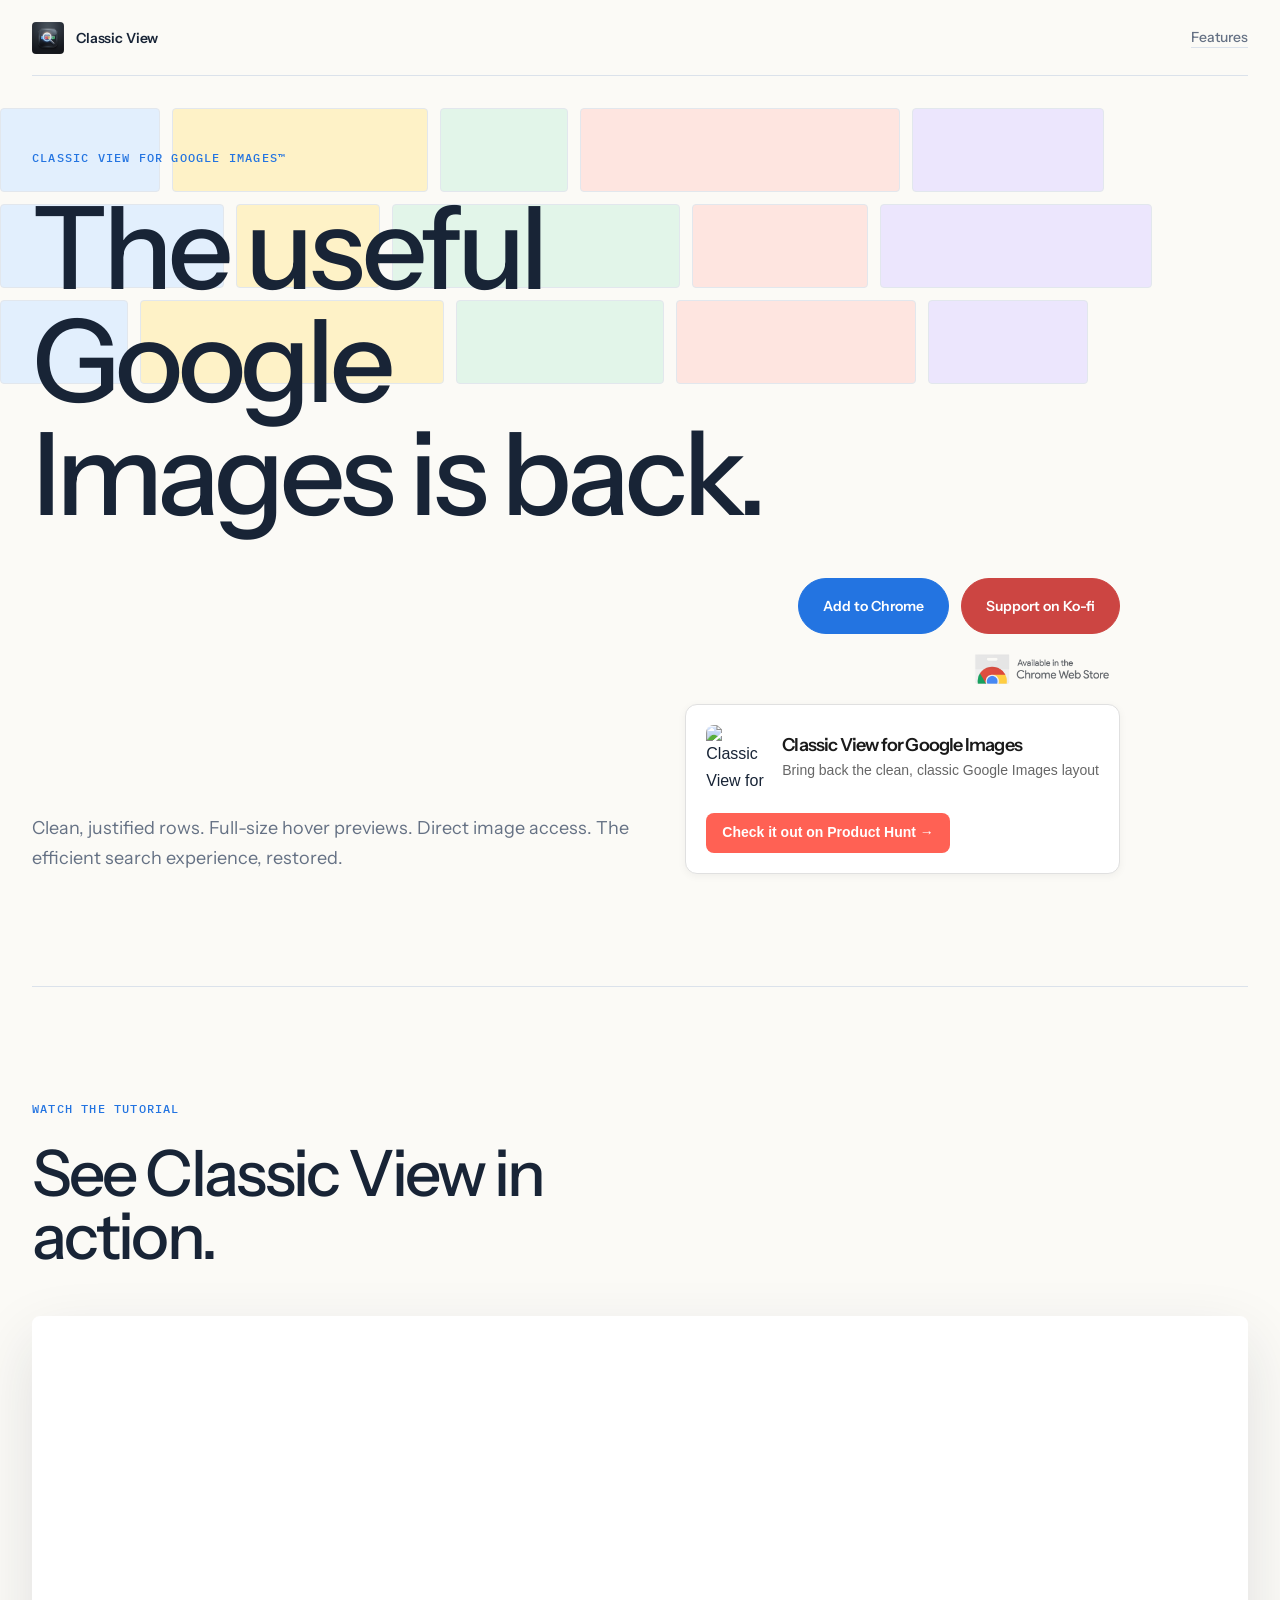
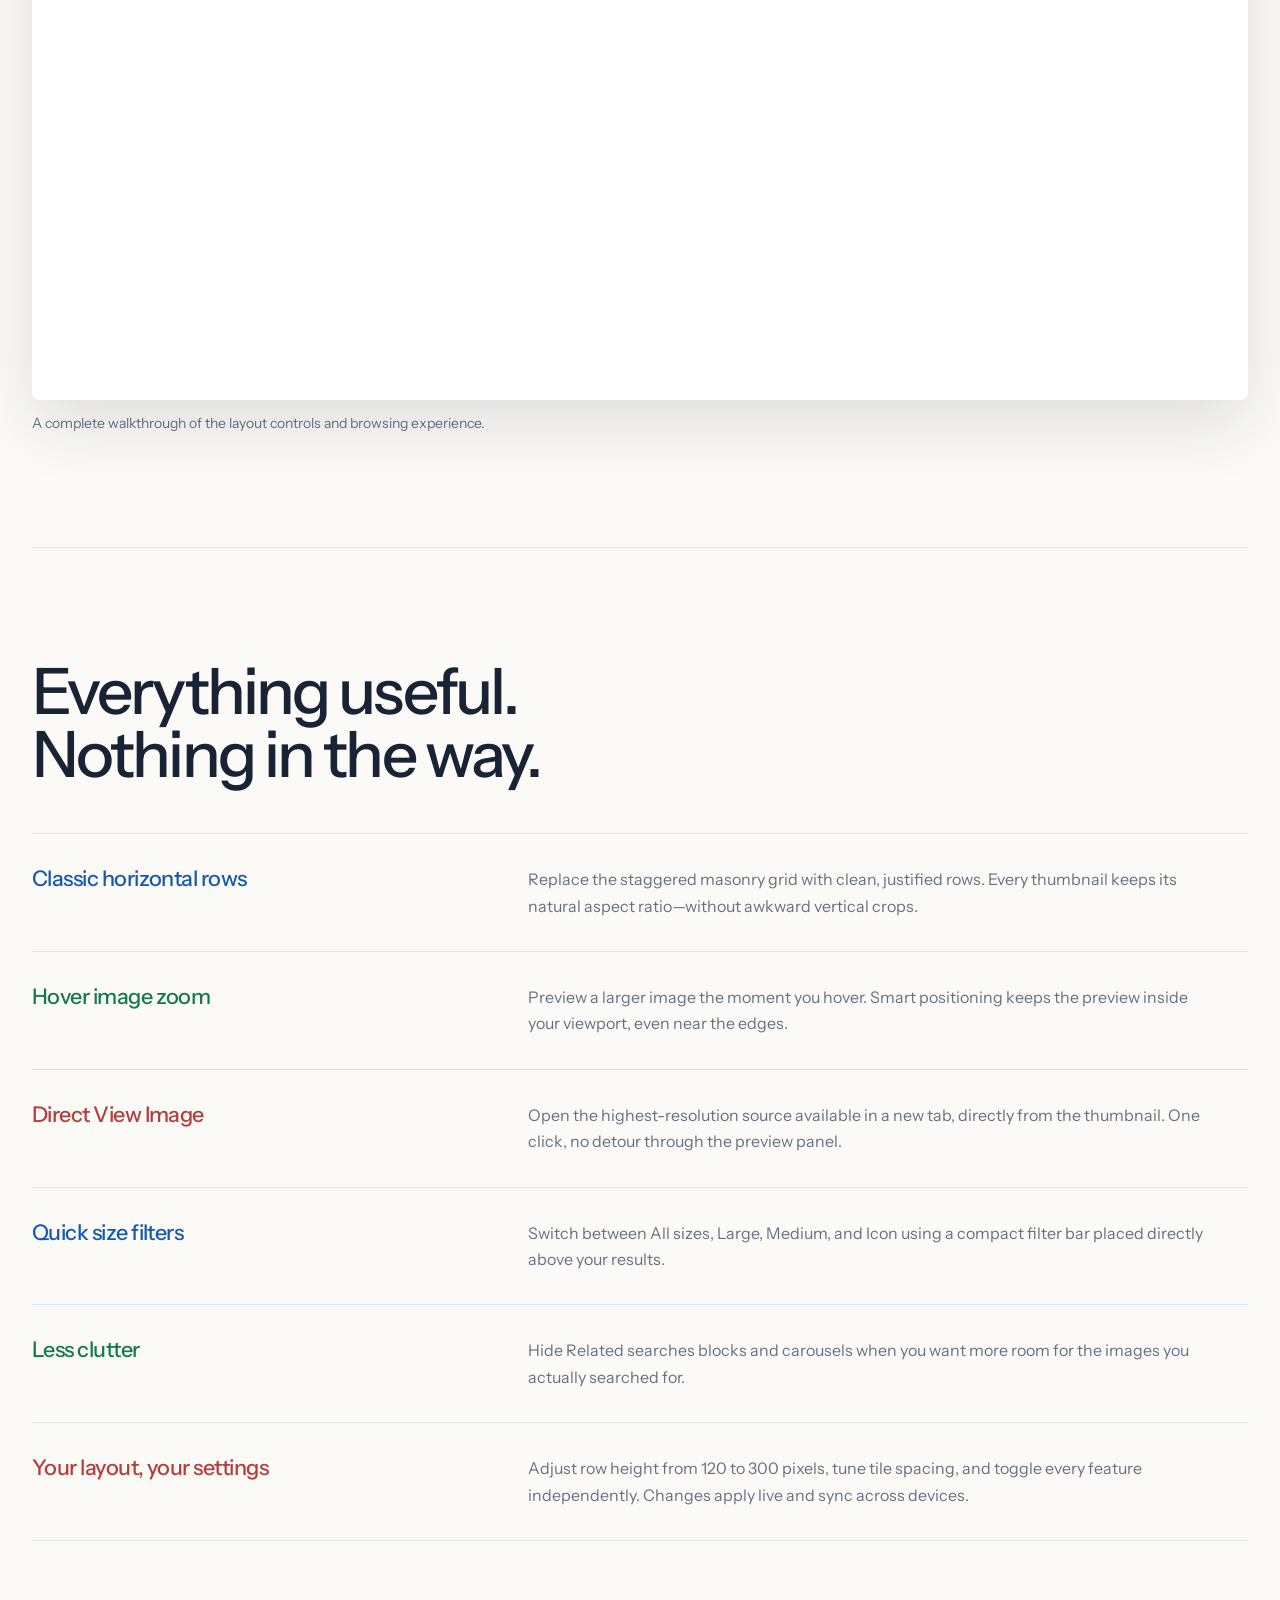
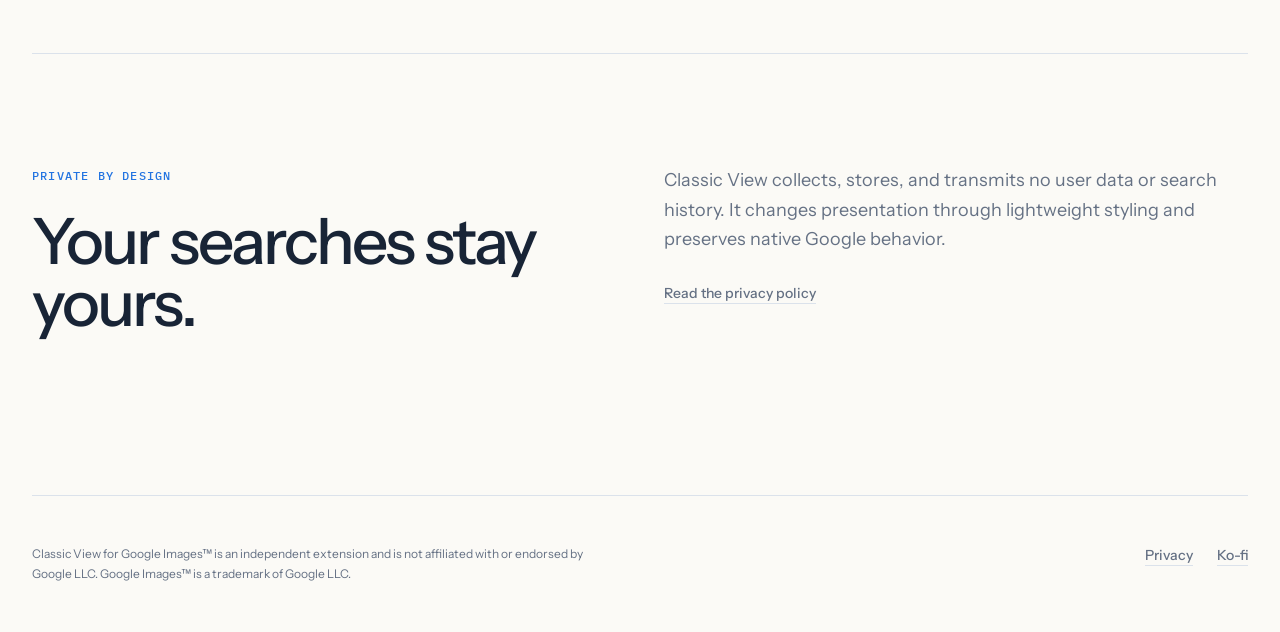
==== index.html @ 85e70ae1 "Initial open source release" ====
<!doctype html>
<html lang="en">
  <head>
    <meta charset="utf-8">
    <meta name="viewport" content="width=device-width, initial-scale=1, viewport-fit=cover">
    <meta name="theme-color" content="#fbfaf6">
    <meta name="description" content="Restore the classic Google Images layout with clean horizontal rows, hover zoom, direct image access, size filters, and less clutter.">
    <meta name="robots" content="index, follow, max-image-preview:large">
    <title>Classic Google Images Layout — Classic View Extension</title>
    <link rel="canonical" href="https://images.hsr.gg/">
    <link rel="icon" href="./icon48.png">
    <link rel="stylesheet" href="./premium.css">

    <meta property="og:type" content="website">
    <meta property="og:site_name" content="Classic View for Google Images">
    <meta property="og:title" content="Classic Google Images Layout — Classic View Extension">
    <meta property="og:description" content="Restore clean horizontal rows, hover zoom, direct image access, size filters, and a calmer Google Images experience.">
    <meta property="og:url" content="https://images.hsr.gg/">
    <meta property="og:image" content="https://images.hsr.gg/classic-view-bridges.png">
    <meta property="og:image:width" content="1256">
    <meta property="og:image:height" content="769">
    <meta property="og:image:alt" content="Classic View extension displaying Google Images results in clean horizontal rows">

    <meta name="twitter:card" content="summary_large_image">
    <meta name="twitter:title" content="Classic Google Images Layout — Classic View Extension">
    <meta name="twitter:description" content="Restore clean horizontal rows, hover zoom, direct image access, size filters, and a calmer Google Images experience.">
    <meta name="twitter:image" content="https://images.hsr.gg/classic-view-bridges.png">
    <meta name="twitter:image:alt" content="Classic View extension displaying Google Images results in clean horizontal rows">

    <script type="application/ld+json">
      {
        "@context": "https://schema.org",
        "@type": "SoftwareApplication",
        "name": "Classic View for Google Images",
        "description": "A Chrome extension that restores the classic horizontal row layout in Google Images and adds hover zoom, direct image access, size filters, and clutter controls.",
        "url": "https://images.hsr.gg/",
        "downloadUrl": "https://chromewebstore.google.com/detail/classic-view-for-google-i/ncljfdlnfncafnmcfbdkobjdpfiodfcg",
        "image": "https://images.hsr.gg/classic-view-bridges.png",
        "applicationCategory": "BrowserApplication",
        "operatingSystem": "Google Chrome",
        "softwareVersion": "0.4.0",
        "offers": {
          "@type": "Offer",
          "price": "0",
          "priceCurrency": "USD"
        },
        "featureList": [
          "Classic horizontal image rows",
          "Hover image zoom",
          "Direct View Image button",
          "Quick image size filters",
          "Related searches controls",
          "Synchronized layout preferences"
        ]
      }
    </script>
  </head>
  <body>
    <header class="shell">
      <nav class="nav" aria-label="Primary navigation">
        <a class="brand" href="#top" aria-label="Classic View home">
          <img src="./icon128.png" width="128" height="128" alt="">
          <span>Classic View</span>
        </a>
        <a class="nav-link" href="#features">Features</a>
      </nav>
    </header>

    <main id="top">
      <section class="hero shell" aria-labelledby="hero-title">
        <div class="row-field" aria-hidden="true">
          <div class="row-track">
            <span style="--tile-width: 10rem"></span><span style="--tile-width: 16rem"></span><span style="--tile-width: 8rem"></span><span style="--tile-width: 20rem"></span><span style="--tile-width: 12rem"></span>
          </div>
          <div class="row-track">
            <span style="--tile-width: 14rem"></span><span style="--tile-width: 9rem"></span><span style="--tile-width: 18rem"></span><span style="--tile-width: 11rem"></span><span style="--tile-width: 17rem"></span>
          </div>
          <div class="row-track">
            <span style="--tile-width: 8rem"></span><span style="--tile-width: 19rem"></span><span style="--tile-width: 13rem"></span><span style="--tile-width: 15rem"></span><span style="--tile-width: 10rem"></span>
          </div>
        </div>
        <div class="hero-content">
          <p class="eyebrow">Classic View for Google Images™</p>
          <h1 id="hero-title">The useful Google Images is back.</h1>
          <div class="hero-bottom">
            <p class="hero-copy">
              Clean, justified rows. Full-size hover previews. Direct image
              access. The efficient search experience, restored.
            </p>
            <div class="cta-stack">
              <div class="actions">
                <a class="button" href="https://chromewebstore.google.com/detail/classic-view-for-google-i/ncljfdlnfncafnmcfbdkobjdpfiodfcg" target="_blank" rel="noopener noreferrer">Add to Chrome</a>
                <a class="support-button" href="https://ko-fi.com/hsr" target="_blank" rel="noopener noreferrer">Support on Ko-fi</a>
              </div>
              <a class="store-proof" href="https://chromewebstore.google.com/detail/classic-view-for-google-i/ncljfdlnfncafnmcfbdkobjdpfiodfcg" target="_blank" rel="noopener noreferrer" aria-label="View the official Chrome Web Store listing">
                <img src="./chrome-web-store-badge.png" width="496" height="150" alt="Available in the Chrome Web Store">
              </a>
              <div style="font-family: -apple-system, BlinkMacSystemFont, &quot;Segoe UI&quot;, Roboto, &quot;Helvetica Neue&quot;, Arial, sans-serif; border: 1px solid rgb(224, 224, 224); border-radius: 12px; padding: 20px; width: 100%; max-width: 500px; background: rgb(255, 255, 255); box-shadow: rgba(0, 0, 0, 0.05) 0px 2px 8px;">
                <div style="display: flex; align-items: center; gap: 12px; margin-bottom: 12px;">
                  <img alt="Classic View for Google Images" src="https://ph-files.imgix.net/68f49716-c8b1-48f5-b241-f380e076f8ee.png?auto=compress,format&amp;codec=mozjpeg&amp;cs=strip&amp;fit=crop&amp;h=80&amp;w=80" width="64" height="64" style="width: 64px; height: 64px; border-radius: 8px; object-fit: cover; flex-shrink: 0;">
                  <div style="flex: 1 1 0%; min-width: 0px;">
                    <h3 style="margin: 0px; font-size: 18px; font-weight: 600; color: rgb(26, 26, 26); line-height: 1.3; overflow: hidden; text-overflow: ellipsis; white-space: nowrap;">Classic View for Google Images</h3>
                    <p style="margin: 4px 0px 0px; font-size: 14px; color: rgb(102, 102, 102); line-height: 1.4; overflow: hidden; text-overflow: ellipsis; display: -webkit-box; -webkit-line-clamp: 2; -webkit-box-orient: vertical;">Bring back the clean, classic Google Images layout</p>
                  </div>
                </div>
                <a href="https://www.producthunt.com/products/classic-view-for-google-images?embed=true&amp;utm_source=embed&amp;utm_medium=post_embed" target="_blank" rel="noopener noreferrer" style="display: inline-flex; align-items: center; gap: 4px; margin-top: 12px; padding: 8px 16px; background: rgb(255, 97, 84); color: rgb(255, 255, 255); text-decoration: none; border-radius: 8px; font-size: 14px; font-weight: 600;">Check it out on Product Hunt →</a>
              </div>
            </div>
          </div>
        </div>
      </section>

      <section class="gallery shell" id="gallery" aria-labelledby="gallery-title">
        <div class="gallery-head">
          <div>
            <p class="eyebrow">Watch the tutorial</p>
            <h2 id="gallery-title">See Classic View in action.</h2>
          </div>
        </div>

        <div class="video-frame">
          <iframe
            src="https://www.youtube-nocookie.com/embed/mzUMqizpvDU"
            title="How to use Classic View for Google Images"
            loading="lazy"
            allow="accelerometer; autoplay; clipboard-write; encrypted-media; gyroscope; picture-in-picture; web-share"
            referrerpolicy="strict-origin-when-cross-origin"
            allowfullscreen
          ></iframe>
        </div>
        <p class="video-caption">A complete walkthrough of the layout controls and browsing experience.</p>
      </section>

      <section class="section shell" id="features" aria-labelledby="features-title">
        <h2 class="section-heading" id="features-title">Everything useful. Nothing in the way.</h2>
        <div class="feature-list">
          <article class="feature">
            <h3>Classic horizontal rows</h3>
            <p>Replace the staggered masonry grid with clean, justified rows. Every thumbnail keeps its natural aspect ratio—without awkward vertical crops.</p>
          </article>
          <article class="feature">
            <h3>Hover image zoom</h3>
            <p>Preview a larger image the moment you hover. Smart positioning keeps the preview inside your viewport, even near the edges.</p>
          </article>
          <article class="feature">
            <h3>Direct View Image</h3>
            <p>Open the highest-resolution source available in a new tab, directly from the thumbnail. One click, no detour through the preview panel.</p>
          </article>
          <article class="feature">
            <h3>Quick size filters</h3>
            <p>Switch between All sizes, Large, Medium, and Icon using a compact filter bar placed directly above your results.</p>
          </article>
          <article class="feature">
            <h3>Less clutter</h3>
            <p>Hide Related searches blocks and carousels when you want more room for the images you actually searched for.</p>
          </article>
          <article class="feature">
            <h3>Your layout, your settings</h3>
            <p>Adjust row height from 120 to 300 pixels, tune tile spacing, and toggle every feature independently. Changes apply live and sync across devices.</p>
          </article>
        </div>
      </section>

      <section class="section shell quiet-grid" aria-labelledby="privacy-title">
        <div>
          <p class="eyebrow">Private by design</p>
          <h2 class="section-heading" id="privacy-title">Your searches stay yours.</h2>
        </div>
        <div>
          <p class="privacy-copy">
            Classic View collects, stores, and transmits no user data or search
            history. It changes presentation through lightweight styling and
            preserves native Google behavior.
          </p>
          <a class="text-link" href="./privacy.html">Read the privacy policy</a>
        </div>
      </section>

    </main>

    <footer class="footer shell">
      <p>Classic View for Google Images™ is an independent extension and is not affiliated with or endorsed by Google LLC. Google Images™ is a trademark of Google LLC.</p>
      <div class="footer-links">
        <a class="text-link" href="./privacy.html">Privacy</a>
        <a class="text-link" href="https://ko-fi.com/hsr" target="_blank" rel="noopener noreferrer">Ko-fi</a>
      </div>
    </footer>
  </body>
</html>
---- premium.css ----
/* Hallmark · genre: modern-minimal · macrostructure: kinetic-marquee + product index
 * theme: Friendly Chrome · design-system: design.md · designed-as-app
 * nav: N9 · footer: Ft2 · enrichment: Tier-A semantic row field
 * contrast: pass · honest: pass · chrome: pass · mobile: pass
 * Hallmark · pre-emit critique: P5 H5 E5 S5 R5 V5
 */

@import url("https://fonts.googleapis.com/css2?family=IBM+Plex+Mono:wght@400;500&family=Instrument+Sans:wght@400..700&display=swap");
@import url("./tokens.css");

* {
  box-sizing: border-box;
}

html,
body {
  overflow-x: clip;
}

html {
  scroll-behavior: smooth;
  background: var(--color-paper);
}

body {
  margin: 0;
  background: var(--color-paper);
  color: var(--color-ink);
  font-family: var(--font-body);
  font-size: var(--text-base);
  line-height: 1.65;
  -webkit-font-smoothing: antialiased;
}

img {
  display: block;
  max-width: 100%;
}

a {
  color: inherit;
}

button,
a {
  -webkit-tap-highlight-color: transparent;
}

:focus-visible {
  outline: 2px solid var(--color-accent);
  outline-offset: 4px;
}

.shell {
  width: min(100% - 2rem, 78rem);
  margin-inline: auto;
}

.nav {
  display: flex;
  align-items: center;
  justify-content: space-between;
  min-height: 4.75rem;
  border-bottom: var(--rule-thin) solid var(--color-rule);
}

.brand {
  display: inline-flex;
  align-items: center;
  gap: var(--space-3);
  color: var(--color-ink);
  font-size: var(--text-sm);
  font-weight: 600;
  letter-spacing: -0.01em;
  line-height: 1;
  text-decoration: none;
  white-space: nowrap;
}

.brand img {
  width: 2rem;
  height: 2rem;
  border-radius: var(--radius-sm);
}

.nav-link,
.text-link {
  color: var(--color-muted);
  font-size: var(--text-sm);
  font-weight: 500;
  text-decoration-color: var(--color-rule);
  text-decoration-thickness: var(--rule-thin);
  text-underline-offset: 0.35em;
  white-space: nowrap;
  transition: color var(--dur-fast) var(--ease-out);
}

.hero {
  position: relative;
  display: grid;
  min-height: min(48rem, 82svh);
  align-content: end;
  padding-block: var(--space-8) var(--space-9);
  isolation: isolate;
}

.hero-content {
  position: relative;
  z-index: 1;
  max-width: 68rem;
}

.eyebrow {
  margin: 0 0 var(--space-5);
  color: var(--color-accent);
  font-family: var(--font-mono);
  font-size: var(--text-xs);
  font-weight: 500;
  letter-spacing: 0.1em;
  text-transform: uppercase;
}

h1,
h2,
h3 {
  min-width: 0;
  margin-block: 0;
  font-family: var(--font-display);
  font-style: normal;
  letter-spacing: -0.045em;
  line-height: 0.98;
  overflow-wrap: anywhere;
}

h1 {
  max-width: 9.5ch;
  font-size: var(--text-display);
  font-weight: 500;
}

.hero-bottom {
  display: grid;
  gap: var(--space-6);
  margin-top: var(--space-7);
}

.hero-copy {
  max-width: 54ch;
  margin: 0;
  color: var(--color-muted);
  font-size: var(--text-lg);
}

.actions {
  display: flex;
  flex-wrap: wrap;
  align-items: center;
  gap: var(--space-3);
}

.cta-stack {
  display: grid;
  gap: var(--space-3);
  justify-items: start;
}

.button,
.support-button {
  display: inline-flex;
  min-height: 3.5rem;
  align-items: center;
  justify-content: center;
  padding-inline: var(--space-5);
  border: var(--rule-thin) solid var(--color-ink);
  border-radius: 999rem;
  font-size: var(--text-sm);
  font-weight: 600;
  line-height: 1;
  text-decoration: none;
  white-space: nowrap;
  transition:
    background-color var(--dur-fast) var(--ease-out),
    border-color var(--dur-fast) var(--ease-out),
    color var(--dur-fast) var(--ease-out),
    transform var(--dur-fast) var(--ease-out);
}

.button {
  border-color: var(--color-accent);
  background: var(--color-accent);
  color: var(--color-on-accent);
}

.support-button {
  border-color: var(--color-support);
  background: var(--color-support);
  color: var(--color-on-accent);
}

.store-proof {
  display: inline-flex;
  width: 9.5rem;
  align-items: center;
  line-height: 1;
  text-decoration: none;
}

.store-proof img {
  width: 100%;
  height: auto;
}

.button:active,
.support-button:active {
  transform: translateY(1px);
}

.button[aria-disabled="true"],
.support-button[aria-disabled="true"] {
  cursor: not-allowed;
  opacity: 0.5;
}

.row-field {
  position: absolute;
  z-index: -1;
  inset: var(--space-6) calc(50% - 50vw) auto;
  display: grid;
  gap: var(--space-3);
  opacity: 0.78;
  overflow: clip;
  pointer-events: none;
}

.row-track {
  display: flex;
  width: max-content;
  gap: var(--space-3);
  animation: row-drift 32s linear infinite;
}

.row-track:nth-child(even) {
  animation-direction: reverse;
  animation-duration: 40s;
}

.row-track span {
  display: block;
  width: var(--tile-width);
  height: 4.25rem;
  border: var(--rule-thin) solid var(--color-rule);
  border-radius: var(--radius-sm);
  background: var(--color-tile-1);
}

.row-track span:nth-child(6n + 2) { background: var(--color-tile-2); }
.row-track span:nth-child(6n + 3) { background: var(--color-tile-3); }
.row-track span:nth-child(6n + 4) { background: var(--color-tile-4); }
.row-track span:nth-child(6n + 5) { background: var(--color-tile-5); }
.row-track span:nth-child(6n + 6) { background: var(--color-tile-6); }

@keyframes row-drift {
  from { transform: translateX(-4rem); }
  to { transform: translateX(-18rem); }
}

.gallery,
.section {
  padding-block: var(--space-9);
  border-top: var(--rule-thin) solid var(--color-rule);
}

.gallery-head {
  display: grid;
  gap: var(--space-5);
  margin-bottom: var(--space-7);
}

.gallery-head h2,
.section-heading {
  max-width: 15ch;
  font-size: clamp(2.4rem, 5vw, 5rem);
  font-weight: 500;
}

.video-frame {
  position: relative;
  aspect-ratio: 16 / 9;
  overflow: clip;
  border: var(--space-2) solid var(--color-surface);
  border-radius: var(--radius-md);
  background: var(--color-surface);
  box-shadow: 0 1.5rem 4rem var(--color-shadow);
}

.video-frame iframe {
  position: absolute;
  inset: 0;
  width: 100%;
  height: 100%;
  border: 0;
}

.video-caption {
  max-width: 65ch;
  margin: var(--space-3) 0 0;
  color: var(--color-muted);
  font-size: var(--text-sm);
}

.section-heading {
  margin-bottom: var(--space-7);
}

.feature-list {
  display: grid;
  border-top: var(--rule-thin) solid var(--color-rule);
}

.feature {
  display: grid;
  gap: var(--space-4);
  padding-block: var(--space-6);
  border-bottom: var(--rule-thin) solid var(--color-rule);
}

.feature h2,
.feature h3 {
  font-size: var(--text-xl);
  font-weight: 500;
  letter-spacing: -0.025em;
  line-height: 1.15;
}

.feature:nth-child(3n + 1) h2,
.feature:nth-child(3n + 1) h3 {
  color: var(--color-accent-dark);
}

.feature:nth-child(3n + 2) h2,
.feature:nth-child(3n + 2) h3 {
  color: var(--color-green-ink);
}

.feature:nth-child(3n + 3) h2,
.feature:nth-child(3n + 3) h3 {
  color: var(--color-coral-ink);
}

.feature p,
.feature div {
  max-width: 62ch;
  margin: 0;
  color: var(--color-muted);
}

.feature div p + p {
  margin-top: var(--space-4);
}

code {
  color: var(--color-accent);
  font-family: var(--font-mono);
  font-size: 0.9em;
}

.quiet-grid {
  display: grid;
  gap: var(--space-7);
}

.privacy-copy {
  max-width: 55ch;
  margin: 0 0 var(--space-5);
  color: var(--color-muted);
  font-size: var(--text-lg);
}

.footer {
  display: flex;
  flex-direction: column;
  gap: var(--space-5);
  padding-block: var(--space-7);
  border-top: var(--rule-thin) solid var(--color-rule);
  color: var(--color-muted);
  font-size: var(--text-xs);
}

.footer p {
  max-width: 70ch;
  margin: 0;
}

.footer-links {
  display: flex;
  align-items: center;
  gap: var(--space-5);
}

.legal-hero {
  min-height: 30rem;
}

@media (hover: hover) and (pointer: fine) {
  .nav-link:hover,
  .text-link:hover {
    color: var(--color-ink);
  }

  .button:hover {
    background: var(--color-accent-dark);
    border-color: var(--color-accent-dark);
    color: var(--color-on-accent);
  }

  .support-button:hover {
    border-color: var(--color-support-dark);
    background: var(--color-support-dark);
    color: var(--color-on-accent);
  }

}

@media (min-width: 40rem) {
  .shell {
    width: min(100% - 4rem, 78rem);
  }

  .hero-bottom {
    grid-template-columns: minmax(0, 1fr) auto;
    align-items: end;
  }

  .actions {
    justify-content: flex-end;
  }

  .cta-stack {
    justify-items: end;
  }

  .feature {
    grid-template-columns: minmax(12rem, 0.8fr) minmax(0, 1.2fr);
    align-items: start;
  }

  .quiet-grid {
    grid-template-columns: minmax(0, 1fr) minmax(0, 1fr);
    align-items: start;
  }

  .footer {
    flex-direction: row;
    align-items: flex-start;
    justify-content: space-between;
  }
}

@media (min-width: 64rem) {
  .row-track span {
    height: 5.25rem;
  }
}

@media (prefers-reduced-motion: reduce) {
  html {
    scroll-behavior: auto;
  }

  .row-track {
    animation: none;
  }

  *,
  *::before,
  *::after {
    transition-duration: 0.01ms !important;
  }
}
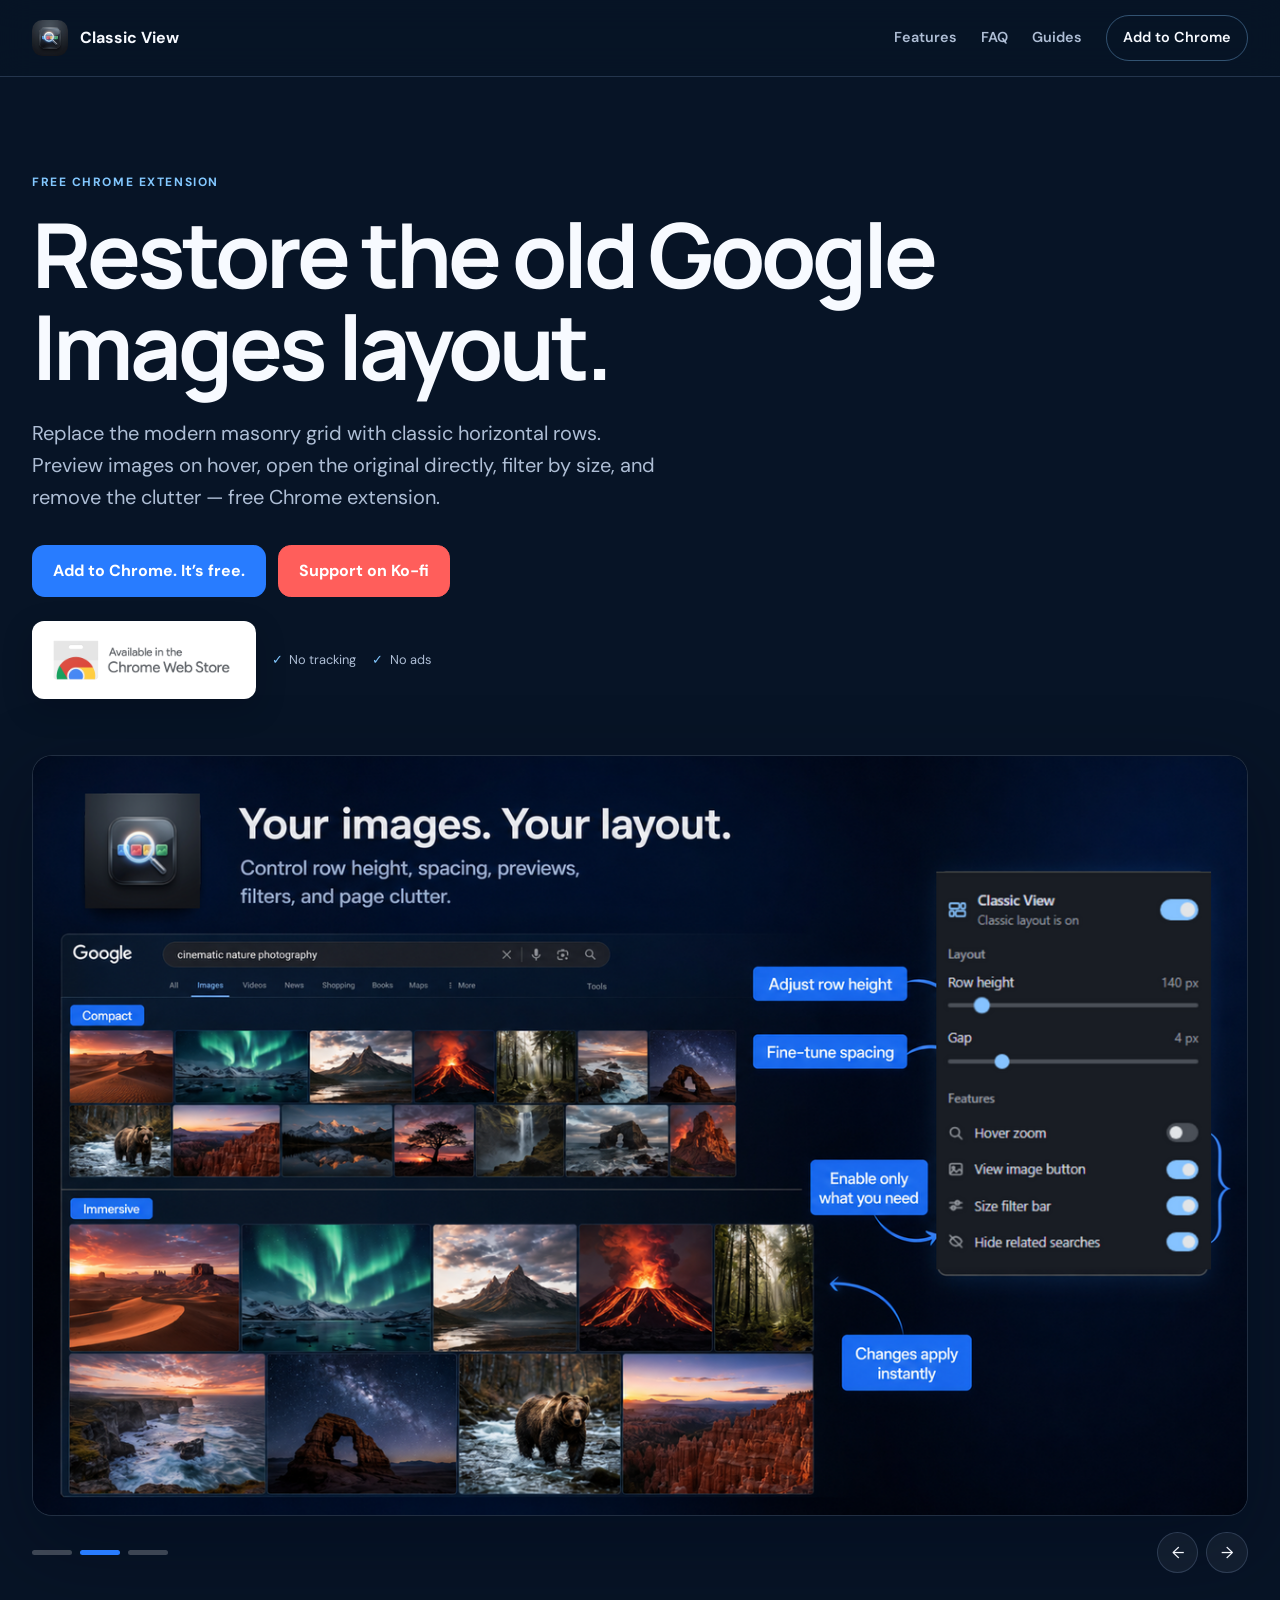
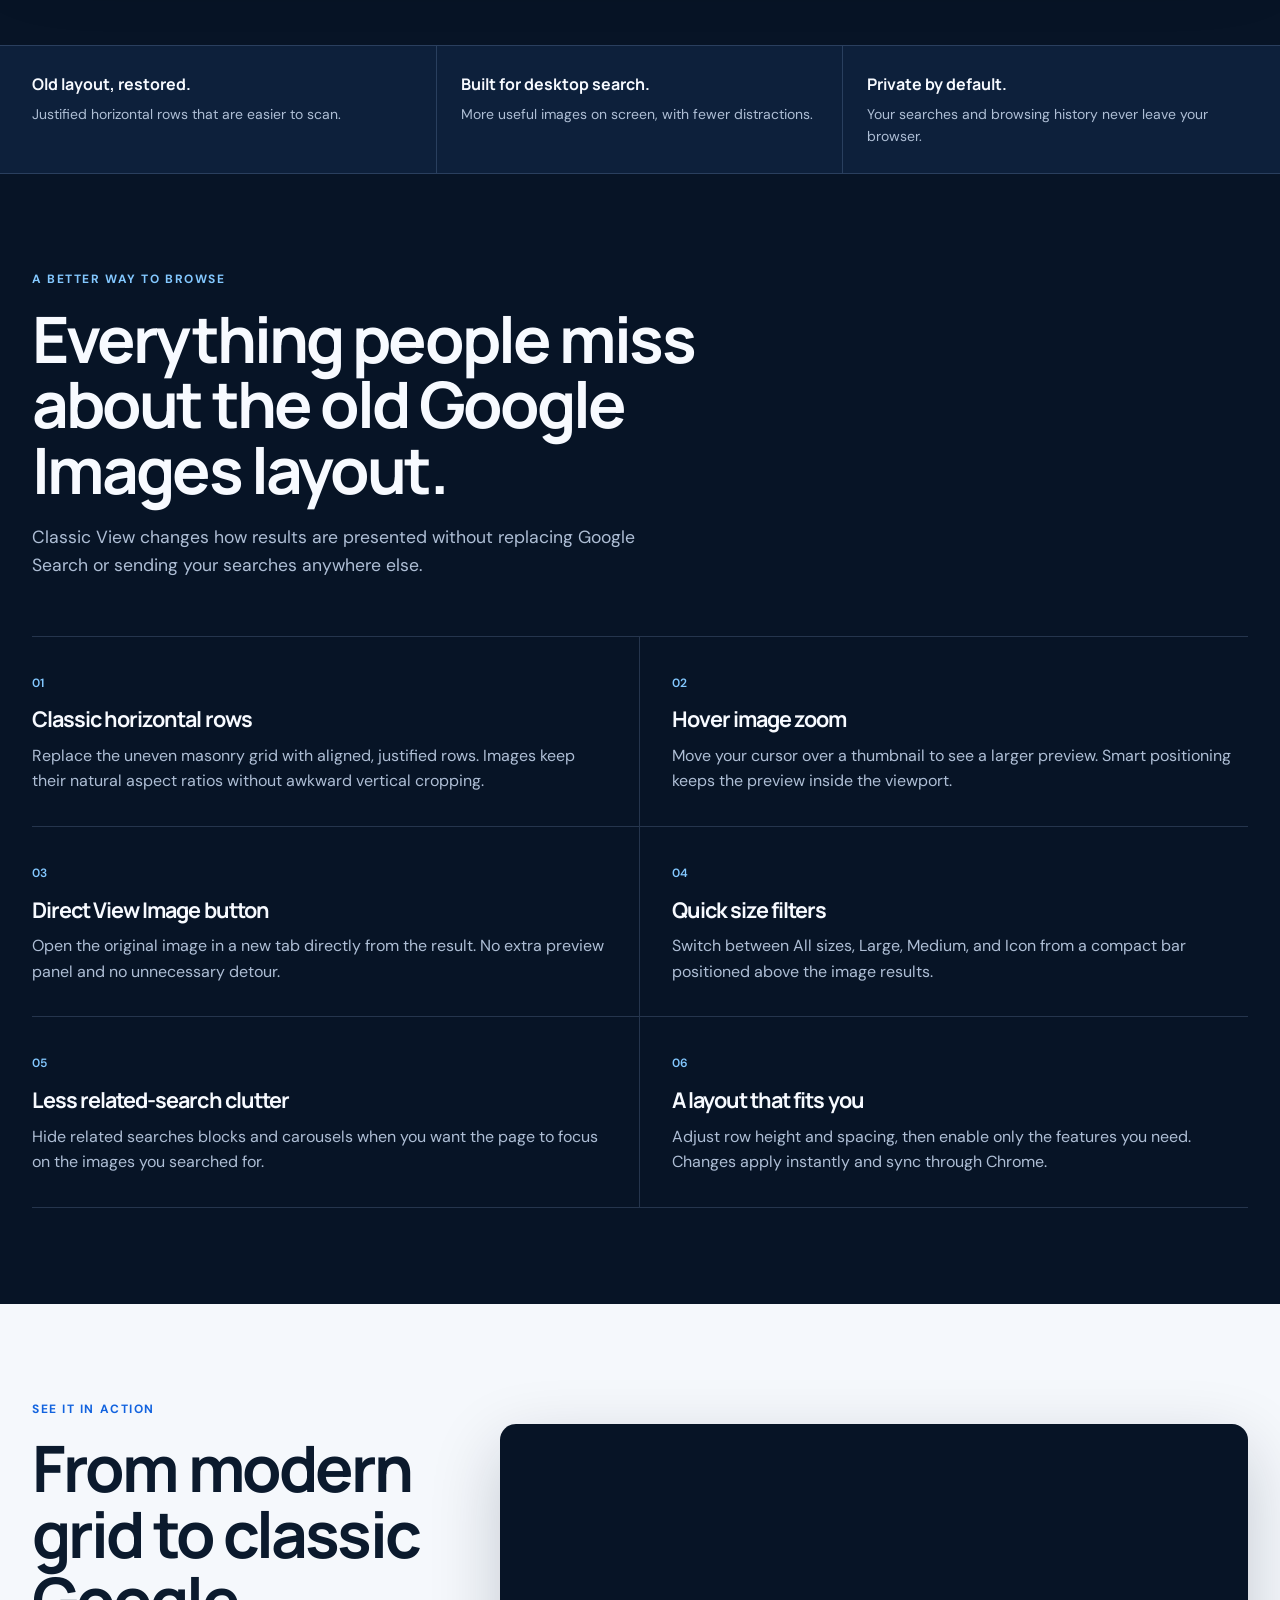
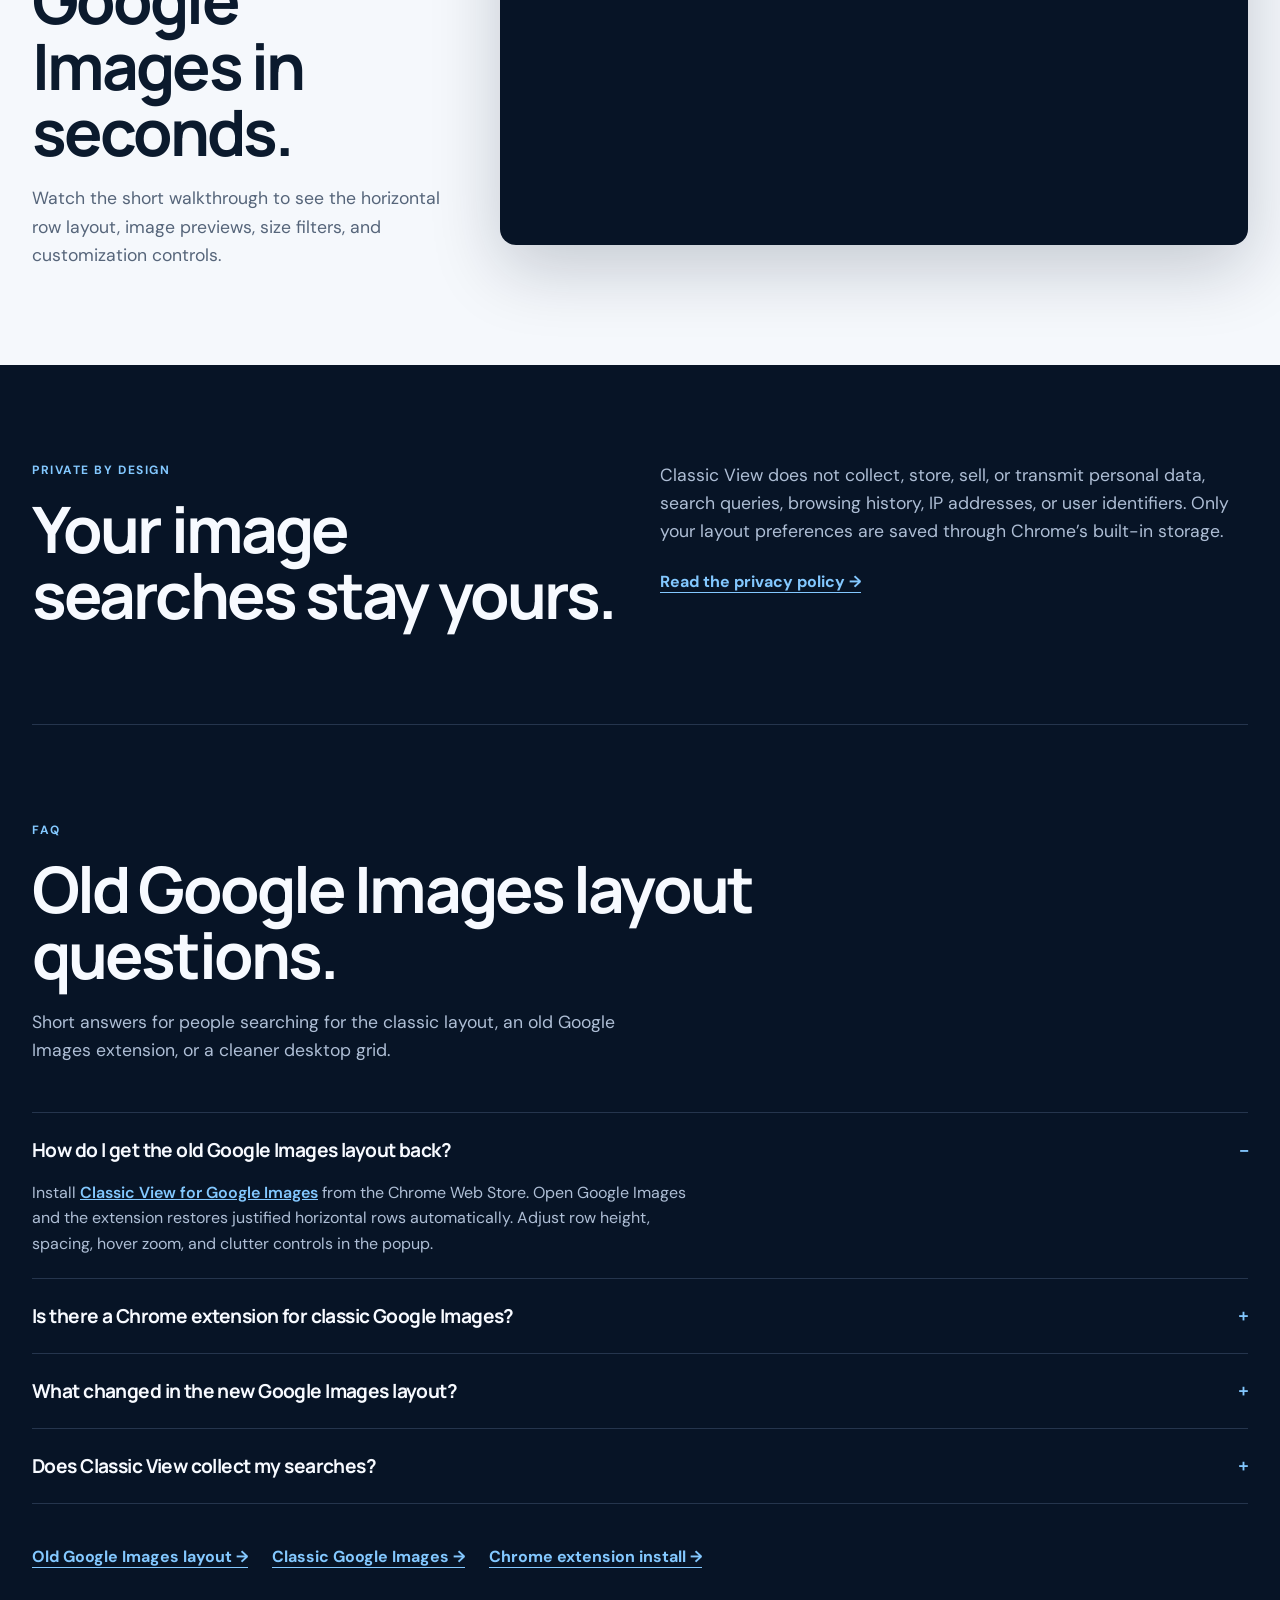
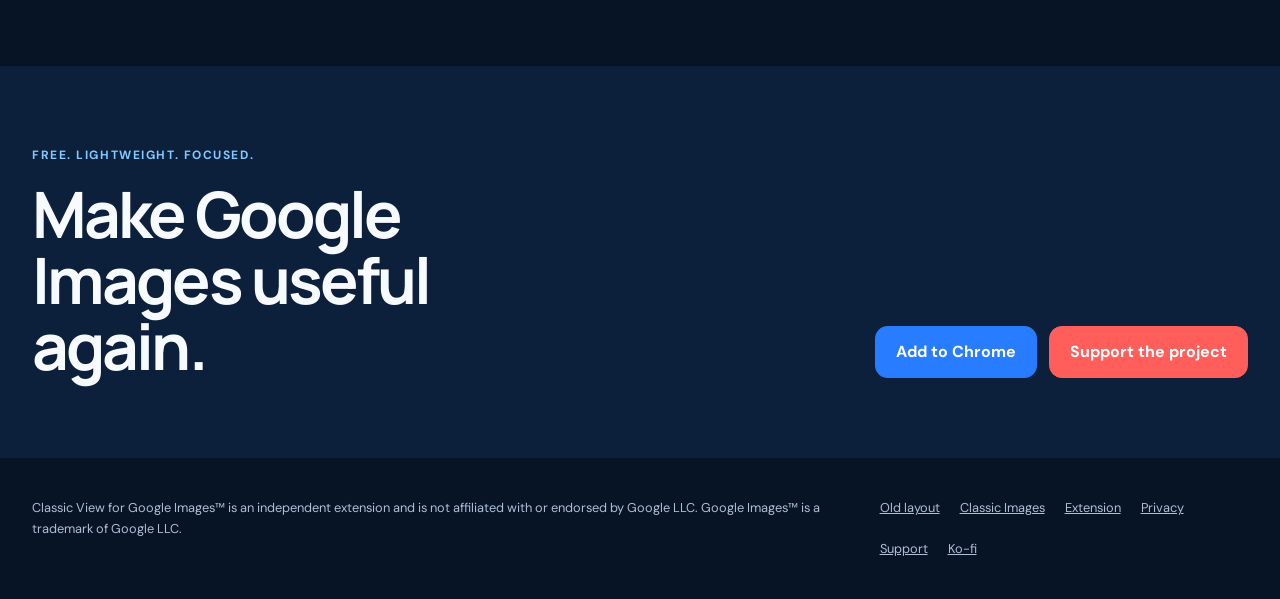
==== commit d2bcea76: "Improve landing SEO with CTR-focused snippets and guide pages. Restore the Netlify site in-repo, tig" ====
--- a/index.html
+++ b/index.html
@@ -2,188 +2,272 @@
 <html lang="en">
   <head>
     <meta charset="utf-8">
-    <meta name="viewport" content="width=device-width, initial-scale=1, viewport-fit=cover">
-    <meta name="theme-color" content="#fbfaf6">
-    <meta name="description" content="Restore the classic Google Images layout with clean horizontal rows, hover zoom, direct image access, size filters, and less clutter.">
+    <meta name="viewport" content="width=device-width, initial-scale=1">
+    <meta name="theme-color" content="#071426">
+    <meta name="description" content="Free Chrome extension that restores the old Google Images layout: classic horizontal rows, hover zoom, View Image button, size filters. No tracking.">
     <meta name="robots" content="index, follow, max-image-preview:large">
-    <title>Classic Google Images Layout — Classic View Extension</title>
+    <title>Old Google Images Layout – Chrome Extension | Classic View</title>
     <link rel="canonical" href="https://images.hsr.gg/">
     <link rel="icon" href="./icon48.png">
+    <link rel="preload" as="image" href="./hero-classic-layout.png" fetchpriority="high">
     <link rel="stylesheet" href="./premium.css">
 
     <meta property="og:type" content="website">
     <meta property="og:site_name" content="Classic View for Google Images">
-    <meta property="og:title" content="Classic Google Images Layout — Classic View Extension">
-    <meta property="og:description" content="Restore clean horizontal rows, hover zoom, direct image access, size filters, and a calmer Google Images experience.">
+    <meta property="og:title" content="Old Google Images Layout – Free Chrome Extension">
+    <meta property="og:description" content="Restore the old Google Images layout with classic horizontal rows, hover zoom, View Image, and less clutter. Free Chrome extension.">
     <meta property="og:url" content="https://images.hsr.gg/">
-    <meta property="og:image" content="https://images.hsr.gg/classic-view-bridges.png">
-    <meta property="og:image:width" content="1256">
-    <meta property="og:image:height" content="769">
-    <meta property="og:image:alt" content="Classic View extension displaying Google Images results in clean horizontal rows">
+    <meta property="og:image" content="https://images.hsr.gg/hero-classic-layout.png">
+    <meta property="og:image:width" content="1280">
+    <meta property="og:image:height" content="800">
+    <meta property="og:image:alt" content="Old Google Images layout restored with classic horizontal image rows">
 
     <meta name="twitter:card" content="summary_large_image">
-    <meta name="twitter:title" content="Classic Google Images Layout — Classic View Extension">
-    <meta name="twitter:description" content="Restore clean horizontal rows, hover zoom, direct image access, size filters, and a calmer Google Images experience.">
-    <meta name="twitter:image" content="https://images.hsr.gg/classic-view-bridges.png">
-    <meta name="twitter:image:alt" content="Classic View extension displaying Google Images results in clean horizontal rows">
+    <meta name="twitter:title" content="Old Google Images Layout – Free Chrome Extension">
+    <meta name="twitter:description" content="Restore the old Google Images layout with classic horizontal rows, hover zoom, View Image, and less clutter.">
+    <meta name="twitter:image" content="https://images.hsr.gg/hero-classic-layout.png">
 
     <script type="application/ld+json">
       {
         "@context": "https://schema.org",
-        "@type": "SoftwareApplication",
-        "name": "Classic View for Google Images",
-        "description": "A Chrome extension that restores the classic horizontal row layout in Google Images and adds hover zoom, direct image access, size filters, and clutter controls.",
-        "url": "https://images.hsr.gg/",
-        "downloadUrl": "https://chromewebstore.google.com/detail/classic-view-for-google-i/ncljfdlnfncafnmcfbdkobjdpfiodfcg",
-        "image": "https://images.hsr.gg/classic-view-bridges.png",
-        "applicationCategory": "BrowserApplication",
-        "operatingSystem": "Google Chrome",
-        "softwareVersion": "0.4.0",
-        "offers": {
-          "@type": "Offer",
-          "price": "0",
-          "priceCurrency": "USD"
-        },
-        "featureList": [
-          "Classic horizontal image rows",
-          "Hover image zoom",
-          "Direct View Image button",
-          "Quick image size filters",
-          "Related searches controls",
-          "Synchronized layout preferences"
+        "@graph": [
+          {
+            "@type": "SoftwareApplication",
+            "name": "Classic View for Google Images",
+            "alternateName": ["Classic View", "Old Google Images layout extension"],
+            "description": "A free Chrome extension that restores the old Google Images layout with classic justified horizontal rows, hover zoom, a direct View Image button, size filters, and clutter controls.",
+            "url": "https://images.hsr.gg/",
+            "downloadUrl": "https://chromewebstore.google.com/detail/classic-view-for-google-i/ncljfdlnfncafnmcfbdkobjdpfiodfcg",
+            "installUrl": "https://chromewebstore.google.com/detail/classic-view-for-google-i/ncljfdlnfncafnmcfbdkobjdpfiodfcg",
+            "image": "https://images.hsr.gg/hero-classic-layout.png",
+            "screenshot": [
+              "https://images.hsr.gg/hero-classic-layout.png",
+              "https://images.hsr.gg/hero-hover-zoom.png",
+              "https://images.hsr.gg/hero-layout-controls.png"
+            ],
+            "applicationCategory": "BrowserApplication",
+            "operatingSystem": "Chrome",
+            "softwareVersion": "0.5.0",
+            "author": { "@type": "Person", "name": "hsr", "url": "https://hsr.gg" },
+            "sameAs": [
+              "https://chromewebstore.google.com/detail/classic-view-for-google-i/ncljfdlnfncafnmcfbdkobjdpfiodfcg",
+              "https://github.com/hsr88/classic-view-for-google-images"
+            ],
+            "offers": { "@type": "Offer", "price": "0", "priceCurrency": "USD" },
+            "featureList": [
+              "Old Google Images layout with classic horizontal rows",
+              "Hover image zoom",
+              "Direct View Image button",
+              "Quick image size filters",
+              "Related searches controls",
+              "Synchronized layout preferences"
+            ]
+          },
+          {
+            "@type": "FAQPage",
+            "mainEntity": [
+              {
+                "@type": "Question",
+                "name": "How do I get the old Google Images layout back?",
+                "acceptedAnswer": {
+                  "@type": "Answer",
+                  "text": "Install Classic View for Google Images from the Chrome Web Store. Open Google Images and the extension restores justified horizontal rows automatically. You can adjust row height, spacing, hover zoom, and clutter controls in the popup."
+                }
+              },
+              {
+                "@type": "Question",
+                "name": "Is there a Chrome extension for the classic Google Images layout?",
+                "acceptedAnswer": {
+                  "@type": "Answer",
+                  "text": "Yes. Classic View is a free Chrome extension that restores the classic Google Images layout with horizontal rows, a View Image button, hover zoom, size filters, and optional related-search hiding."
+                }
+              },
+              {
+                "@type": "Question",
+                "name": "Does Classic View collect my Google Images searches?",
+                "acceptedAnswer": {
+                  "@type": "Answer",
+                  "text": "No. Classic View does not collect, store, sell, or transmit search queries, browsing history, IP addresses, or user identifiers. Only layout preferences are saved through Chrome’s built-in storage."
+                }
+              },
+              {
+                "@type": "Question",
+                "name": "What changed in the new Google Images layout?",
+                "acceptedAnswer": {
+                  "@type": "Answer",
+                  "text": "Google Images moved to a masonry-style grid that can crop thumbnails unevenly and feel harder to scan on desktop. Classic View puts results back into clean, justified horizontal rows while keeping each image’s natural aspect ratio."
+                }
+              }
+            ]
+          }
         ]
       }
     </script>
   </head>
   <body>
-    <header class="shell">
-      <nav class="nav" aria-label="Primary navigation">
+    <header class="site-header">
+      <nav class="shell nav" aria-label="Primary navigation">
         <a class="brand" href="#top" aria-label="Classic View home">
           <img src="./icon128.png" width="128" height="128" alt="">
           <span>Classic View</span>
         </a>
-        <a class="nav-link" href="#features">Features</a>
+        <div class="nav-links">
+          <a href="#features">Features</a>
+          <a href="#faq">FAQ</a>
+          <a href="./old-google-images-layout.html">Guides</a>
+          <a class="nav-install" href="https://chromewebstore.google.com/detail/classic-view-for-google-i/ncljfdlnfncafnmcfbdkobjdpfiodfcg" target="_blank" rel="noopener noreferrer">Add to Chrome</a>
+        </div>
       </nav>
     </header>
 
     <main id="top">
       <section class="hero shell" aria-labelledby="hero-title">
-        <div class="row-field" aria-hidden="true">
-          <div class="row-track">
-            <span style="--tile-width: 10rem"></span><span style="--tile-width: 16rem"></span><span style="--tile-width: 8rem"></span><span style="--tile-width: 20rem"></span><span style="--tile-width: 12rem"></span>
-          </div>
-          <div class="row-track">
-            <span style="--tile-width: 14rem"></span><span style="--tile-width: 9rem"></span><span style="--tile-width: 18rem"></span><span style="--tile-width: 11rem"></span><span style="--tile-width: 17rem"></span>
-          </div>
-          <div class="row-track">
-            <span style="--tile-width: 8rem"></span><span style="--tile-width: 19rem"></span><span style="--tile-width: 13rem"></span><span style="--tile-width: 15rem"></span><span style="--tile-width: 10rem"></span>
-          </div>
-        </div>
-        <div class="hero-content">
-          <p class="eyebrow">Classic View for Google Images™</p>
-          <h1 id="hero-title">The useful Google Images is back.</h1>
-          <div class="hero-bottom">
-            <p class="hero-copy">
-              Clean, justified rows. Full-size hover previews. Direct image
-              access. The efficient search experience, restored.
-            </p>
-            <div class="cta-stack">
-              <div class="actions">
-                <a class="button" href="https://chromewebstore.google.com/detail/classic-view-for-google-i/ncljfdlnfncafnmcfbdkobjdpfiodfcg" target="_blank" rel="noopener noreferrer">Add to Chrome</a>
-                <a class="support-button" href="https://ko-fi.com/hsr" target="_blank" rel="noopener noreferrer">Support on Ko-fi</a>
-              </div>
-              <a class="store-proof" href="https://chromewebstore.google.com/detail/classic-view-for-google-i/ncljfdlnfncafnmcfbdkobjdpfiodfcg" target="_blank" rel="noopener noreferrer" aria-label="View the official Chrome Web Store listing">
-                <img src="./chrome-web-store-badge.png" width="496" height="150" alt="Available in the Chrome Web Store">
-              </a>
-              <div style="font-family: -apple-system, BlinkMacSystemFont, &quot;Segoe UI&quot;, Roboto, &quot;Helvetica Neue&quot;, Arial, sans-serif; border: 1px solid rgb(224, 224, 224); border-radius: 12px; padding: 20px; width: 100%; max-width: 500px; background: rgb(255, 255, 255); box-shadow: rgba(0, 0, 0, 0.05) 0px 2px 8px;">
-                <div style="display: flex; align-items: center; gap: 12px; margin-bottom: 12px;">
-                  <img alt="Classic View for Google Images" src="https://ph-files.imgix.net/68f49716-c8b1-48f5-b241-f380e076f8ee.png?auto=compress,format&amp;codec=mozjpeg&amp;cs=strip&amp;fit=crop&amp;h=80&amp;w=80" width="64" height="64" style="width: 64px; height: 64px; border-radius: 8px; object-fit: cover; flex-shrink: 0;">
-                  <div style="flex: 1 1 0%; min-width: 0px;">
-                    <h3 style="margin: 0px; font-size: 18px; font-weight: 600; color: rgb(26, 26, 26); line-height: 1.3; overflow: hidden; text-overflow: ellipsis; white-space: nowrap;">Classic View for Google Images</h3>
-                    <p style="margin: 4px 0px 0px; font-size: 14px; color: rgb(102, 102, 102); line-height: 1.4; overflow: hidden; text-overflow: ellipsis; display: -webkit-box; -webkit-line-clamp: 2; -webkit-box-orient: vertical;">Bring back the clean, classic Google Images layout</p>
-                  </div>
-                </div>
-                <a href="https://www.producthunt.com/products/classic-view-for-google-images?embed=true&amp;utm_source=embed&amp;utm_medium=post_embed" target="_blank" rel="noopener noreferrer" style="display: inline-flex; align-items: center; gap: 4px; margin-top: 12px; padding: 8px 16px; background: rgb(255, 97, 84); color: rgb(255, 255, 255); text-decoration: none; border-radius: 8px; font-size: 14px; font-weight: 600;">Check it out on Product Hunt →</a>
-              </div>
+        <div class="hero-copy">
+          <p class="kicker">Free Chrome extension</p>
+          <h1 id="hero-title">Restore the old Google Images layout.</h1>
+          <p class="hero-lede">Replace the modern masonry grid with classic horizontal rows. Preview images on hover, open the original directly, filter by size, and remove the clutter — free Chrome extension.</p>
+          <div class="hero-actions">
+            <a class="button button-primary" href="https://chromewebstore.google.com/detail/classic-view-for-google-i/ncljfdlnfncafnmcfbdkobjdpfiodfcg" target="_blank" rel="noopener noreferrer">Add to Chrome. It’s free.</a>
+            <a class="button button-support" href="https://ko-fi.com/hsr" target="_blank" rel="noopener noreferrer">Support on Ko-fi</a>
+          </div>
+          <div class="trust-row">
+            <a href="https://chromewebstore.google.com/detail/classic-view-for-google-i/ncljfdlnfncafnmcfbdkobjdpfiodfcg" target="_blank" rel="noopener noreferrer" aria-label="Open the official Chrome Web Store listing">
+              <img src="./chrome-web-store-badge.png" width="496" height="150" alt="Available in the Chrome Web Store">
+            </a>
+            <span>No tracking</span>
+            <span>No ads</span>
+          </div>
+        </div>
+
+      </section>
+
+      <section class="showcase shell" aria-label="Classic View extension screenshots">
+        <div class="hero-carousel" data-carousel aria-roledescription="carousel" aria-label="Classic View extension features">
+          <div class="carousel-viewport" data-carousel-viewport tabindex="0">
+            <div class="carousel-track" data-carousel-track>
+              <figure class="carousel-slide" data-carousel-slide>
+                <img src="./hero-classic-layout.png" width="1280" height="800" alt="Classic Google Images layout with justified horizontal rows and size filters" fetchpriority="high">
+              </figure>
+              <figure class="carousel-slide" data-carousel-slide aria-hidden="true">
+                <img src="./hero-layout-controls.png" width="1280" height="800" alt="Controls for adjusting Google Images row height, spacing, and visible features" loading="lazy">
+              </figure>
+              <figure class="carousel-slide" data-carousel-slide aria-hidden="true">
+                <img src="./hero-hover-zoom.png" width="1280" height="800" alt="Hover image zoom and direct View Image button in Google Images" loading="lazy">
+              </figure>
             </div>
           </div>
-        </div>
-      </section>
-
-      <section class="gallery shell" id="gallery" aria-labelledby="gallery-title">
-        <div class="gallery-head">
-          <div>
-            <p class="eyebrow">Watch the tutorial</p>
-            <h2 id="gallery-title">See Classic View in action.</h2>
-          </div>
-        </div>
-
-        <div class="video-frame">
-          <iframe
-            src="https://www.youtube-nocookie.com/embed/mzUMqizpvDU"
-            title="How to use Classic View for Google Images"
-            loading="lazy"
-            allow="accelerometer; autoplay; clipboard-write; encrypted-media; gyroscope; picture-in-picture; web-share"
-            referrerpolicy="strict-origin-when-cross-origin"
-            allowfullscreen
-          ></iframe>
-        </div>
-        <p class="video-caption">A complete walkthrough of the layout controls and browsing experience.</p>
+          <div class="carousel-controls">
+            <div class="carousel-dots" aria-label="Choose a feature">
+              <button type="button" data-carousel-dot="0" aria-label="Show classic layout" aria-current="true"></button>
+              <button type="button" data-carousel-dot="1" aria-label="Show layout controls" aria-current="false"></button>
+              <button type="button" data-carousel-dot="2" aria-label="Show hover zoom" aria-current="false"></button>
+            </div>
+            <div class="carousel-arrows">
+              <button type="button" data-carousel-prev aria-label="Previous feature">←</button>
+              <button type="button" data-carousel-next aria-label="Next feature">→</button>
+            </div>
+          </div>
+        </div>
+      </section>
+
+      <section class="proof-strip" aria-label="Extension highlights">
+        <div class="shell proof-grid">
+          <p><strong>Old layout, restored.</strong><span>Justified horizontal rows that are easier to scan.</span></p>
+          <p><strong>Built for desktop search.</strong><span>More useful images on screen, with fewer distractions.</span></p>
+          <p><strong>Private by default.</strong><span>Your searches and browsing history never leave your browser.</span></p>
+        </div>
       </section>
 
       <section class="section shell" id="features" aria-labelledby="features-title">
-        <h2 class="section-heading" id="features-title">Everything useful. Nothing in the way.</h2>
-        <div class="feature-list">
-          <article class="feature">
-            <h3>Classic horizontal rows</h3>
-            <p>Replace the staggered masonry grid with clean, justified rows. Every thumbnail keeps its natural aspect ratio—without awkward vertical crops.</p>
-          </article>
-          <article class="feature">
-            <h3>Hover image zoom</h3>
-            <p>Preview a larger image the moment you hover. Smart positioning keeps the preview inside your viewport, even near the edges.</p>
-          </article>
-          <article class="feature">
-            <h3>Direct View Image</h3>
-            <p>Open the highest-resolution source available in a new tab, directly from the thumbnail. One click, no detour through the preview panel.</p>
-          </article>
-          <article class="feature">
-            <h3>Quick size filters</h3>
-            <p>Switch between All sizes, Large, Medium, and Icon using a compact filter bar placed directly above your results.</p>
-          </article>
-          <article class="feature">
-            <h3>Less clutter</h3>
-            <p>Hide Related searches blocks and carousels when you want more room for the images you actually searched for.</p>
-          </article>
-          <article class="feature">
-            <h3>Your layout, your settings</h3>
-            <p>Adjust row height from 120 to 300 pixels, tune tile spacing, and toggle every feature independently. Changes apply live and sync across devices.</p>
-          </article>
-        </div>
-      </section>
-
-      <section class="section shell quiet-grid" aria-labelledby="privacy-title">
+        <div class="section-intro">
+          <p class="kicker">A better way to browse</p>
+          <h2 id="features-title">Everything people miss about the old Google Images layout.</h2>
+          <p>Classic View changes how results are presented without replacing Google Search or sending your searches anywhere else.</p>
+        </div>
+        <div class="feature-grid">
+          <article><span>01</span><h3>Classic horizontal rows</h3><p>Replace the uneven masonry grid with aligned, justified rows. Images keep their natural aspect ratios without awkward vertical cropping.</p></article>
+          <article><span>02</span><h3>Hover image zoom</h3><p>Move your cursor over a thumbnail to see a larger preview. Smart positioning keeps the preview inside the viewport.</p></article>
+          <article><span>03</span><h3>Direct View Image button</h3><p>Open the original image in a new tab directly from the result. No extra preview panel and no unnecessary detour.</p></article>
+          <article><span>04</span><h3>Quick size filters</h3><p>Switch between All sizes, Large, Medium, and Icon from a compact bar positioned above the image results.</p></article>
+          <article><span>05</span><h3>Less related-search clutter</h3><p>Hide related searches blocks and carousels when you want the page to focus on the images you searched for.</p></article>
+          <article><span>06</span><h3>A layout that fits you</h3><p>Adjust row height and spacing, then enable only the features you need. Changes apply instantly and sync through Chrome.</p></article>
+        </div>
+      </section>
+
+      <section class="demo-section" id="demo" aria-labelledby="demo-title">
+        <div class="shell demo-grid">
+          <div class="section-intro demo-copy">
+            <p class="kicker">See it in action</p>
+            <h2 id="demo-title">From modern grid to classic Google Images in seconds.</h2>
+            <p>Watch the short walkthrough to see the horizontal row layout, image previews, size filters, and customization controls.</p>
+          </div>
+          <div class="video-frame">
+            <iframe src="https://www.youtube-nocookie.com/embed/mzUMqizpvDU" title="How to use Classic View for Google Images" loading="lazy" allow="accelerometer; autoplay; clipboard-write; encrypted-media; gyroscope; picture-in-picture; web-share" referrerpolicy="strict-origin-when-cross-origin" allowfullscreen></iframe>
+          </div>
+        </div>
+      </section>
+
+      <section class="privacy-section shell" aria-labelledby="privacy-title">
         <div>
-          <p class="eyebrow">Private by design</p>
-          <h2 class="section-heading" id="privacy-title">Your searches stay yours.</h2>
+          <p class="kicker">Private by design</p>
+          <h2 id="privacy-title">Your image searches stay yours.</h2>
         </div>
         <div>
-          <p class="privacy-copy">
-            Classic View collects, stores, and transmits no user data or search
-            history. It changes presentation through lightweight styling and
-            preserves native Google behavior.
-          </p>
-          <a class="text-link" href="./privacy.html">Read the privacy policy</a>
-        </div>
-      </section>
-
+          <p>Classic View does not collect, store, sell, or transmit personal data, search queries, browsing history, IP addresses, or user identifiers. Only your layout preferences are saved through Chrome’s built-in storage.</p>
+          <a class="text-link" href="./privacy.html">Read the privacy policy →</a>
+        </div>
+      </section>
+
+      <section class="section shell" id="faq" aria-labelledby="faq-title">
+        <div class="section-intro">
+          <p class="kicker">FAQ</p>
+          <h2 id="faq-title">Old Google Images layout questions.</h2>
+          <p>Short answers for people searching for the classic layout, an old Google Images extension, or a cleaner desktop grid.</p>
+        </div>
+        <div class="faq-list">
+          <details open>
+            <summary>How do I get the old Google Images layout back?</summary>
+            <p>Install <a href="https://chromewebstore.google.com/detail/classic-view-for-google-i/ncljfdlnfncafnmcfbdkobjdpfiodfcg" target="_blank" rel="noopener noreferrer">Classic View for Google Images</a> from the Chrome Web Store. Open Google Images and the extension restores justified horizontal rows automatically. Adjust row height, spacing, hover zoom, and clutter controls in the popup.</p>
+          </details>
+          <details>
+            <summary>Is there a Chrome extension for classic Google Images?</summary>
+            <p>Yes. Classic View is a free Chrome extension for the classic Google Images layout: horizontal rows, View Image, hover zoom, size filters, and optional related-search hiding. See the <a href="./chrome-extension.html">Chrome extension guide</a>.</p>
+          </details>
+          <details>
+            <summary>What changed in the new Google Images layout?</summary>
+            <p>Google Images moved to a masonry-style grid that can crop thumbnails unevenly and feel harder to scan on a wide monitor. Classic View puts results back into clean horizontal rows. More detail in <a href="./old-google-images-layout.html">how to restore the old layout</a>.</p>
+          </details>
+          <details>
+            <summary>Does Classic View collect my searches?</summary>
+            <p>No. It does not collect search queries, browsing history, IP addresses, or identifiers. Only layout preferences sync through Chrome storage. Read the <a href="./privacy.html">privacy policy</a>.</p>
+          </details>
+        </div>
+        <div class="related-guides">
+          <a href="./old-google-images-layout.html">Old Google Images layout →</a>
+          <a href="./classic-google-images.html">Classic Google Images →</a>
+          <a href="./chrome-extension.html">Chrome extension install →</a>
+        </div>
+      </section>
+
+      <section class="final-cta">
+        <div class="shell final-cta-inner">
+          <div><p class="kicker">Free. Lightweight. Focused.</p><h2>Make Google Images useful again.</h2></div>
+          <div class="hero-actions"><a class="button button-primary" href="https://chromewebstore.google.com/detail/classic-view-for-google-i/ncljfdlnfncafnmcfbdkobjdpfiodfcg" target="_blank" rel="noopener noreferrer">Add to Chrome</a><a class="button button-support" href="https://ko-fi.com/hsr" target="_blank" rel="noopener noreferrer">Support the project</a></div>
+        </div>
+      </section>
     </main>
 
     <footer class="footer shell">
       <p>Classic View for Google Images™ is an independent extension and is not affiliated with or endorsed by Google LLC. Google Images™ is a trademark of Google LLC.</p>
-      <div class="footer-links">
-        <a class="text-link" href="./privacy.html">Privacy</a>
-        <a class="text-link" href="https://ko-fi.com/hsr" target="_blank" rel="noopener noreferrer">Ko-fi</a>
+      <div>
+        <a href="./old-google-images-layout.html">Old layout</a>
+        <a href="./classic-google-images.html">Classic Images</a>
+        <a href="./chrome-extension.html">Extension</a>
+        <a href="./privacy.html">Privacy</a>
+        <a href="https://github.com/hsr88/classic-view-for-google-images/issues" target="_blank" rel="noopener noreferrer">Support</a>
+        <a href="https://ko-fi.com/hsr" target="_blank" rel="noopener noreferrer">Ko-fi</a>
       </div>
     </footer>
+    <script src="./carousel.js" defer></script>
   </body>
 </html>
--- a/premium.css
+++ b/premium.css
@@ -1,479 +1,171 @@
-/* Hallmark · genre: modern-minimal · macrostructure: kinetic-marquee + product index
- * theme: Friendly Chrome · design-system: design.md · designed-as-app
- * nav: N9 · footer: Ft2 · enrichment: Tier-A semantic row field
- * contrast: pass · honest: pass · chrome: pass · mobile: pass
- * Hallmark · pre-emit critique: P5 H5 E5 S5 R5 V5
- */
+@import url("https://fonts.googleapis.com/css2?family=DM+Sans:wght@400;500;600;700&family=Manrope:wght@600;700;800&display=swap");
 
-@import url("https://fonts.googleapis.com/css2?family=IBM+Plex+Mono:wght@400;500&family=Instrument+Sans:wght@400..700&display=swap");
-@import url("./tokens.css");
-
-* {
-  box-sizing: border-box;
+:root {
+  --navy: #071426;
+  --navy-soft: #0d203b;
+  --panel: #102847;
+  --blue: #287cff;
+  --blue-dark: #1263df;
+  --cyan: #83c8ff;
+  --white: #f7faff;
+  --muted: #aebed5;
+  --line: rgba(171, 205, 255, 0.18);
+  --light: #f5f8fc;
+  --ink: #0b1a2d;
+  --light-muted: #56657a;
+  --ko-fi: #ff5e5b;
+  --shadow: 0 28px 80px rgba(0, 8, 24, 0.4);
 }
 
-html,
-body {
-  overflow-x: clip;
+* { box-sizing: border-box; }
+html { scroll-behavior: smooth; overflow-x: clip; }
+body { margin: 0; overflow-x: clip; background: var(--navy); color: var(--white); font-family: "DM Sans", sans-serif; line-height: 1.6; -webkit-font-smoothing: antialiased; }
+img { display: block; max-width: 100%; }
+a { color: inherit; }
+button, a { -webkit-tap-highlight-color: transparent; }
+:focus-visible { outline: 3px solid var(--cyan); outline-offset: 4px; }
+.shell { width: min(100% - 2rem, 80rem); margin-inline: auto; }
+
+.site-header { position: relative; z-index: 20; border-bottom: 1px solid var(--line); background: rgba(7, 20, 38, 0.9); backdrop-filter: blur(16px); }
+.nav { min-height: 4.75rem; display: flex; align-items: center; justify-content: space-between; gap: 1rem; }
+.brand { display: inline-flex; align-items: center; gap: .75rem; font-weight: 700; text-decoration: none; }
+.brand img { width: 2.25rem; height: 2.25rem; border-radius: .65rem; }
+.nav-links { display: flex; align-items: center; gap: 1.5rem; }
+.nav-links a { color: var(--muted); font-size: .9rem; font-weight: 600; text-decoration: none; white-space: nowrap; }
+.nav-links .nav-install { padding: .65rem 1rem; border: 1px solid rgba(131, 200, 255, .35); border-radius: 999px; color: var(--white); }
+
+.hero { padding-block: 6rem 3.5rem; }
+.hero-copy { max-width: 58rem; }
+.kicker { margin: 0 0 1rem; color: var(--cyan); font-size: .75rem; font-weight: 700; letter-spacing: .13em; text-transform: uppercase; }
+h1, h2, h3 { margin: 0; font-family: "Manrope", sans-serif; letter-spacing: -.045em; line-height: 1.03; }
+h1 { max-width: 16ch; font-size: clamp(3rem, 7vw, 6.4rem); }
+.hero-lede { max-width: 39rem; margin: 1.5rem 0 0; color: var(--muted); font-size: clamp(1.05rem, 2vw, 1.25rem); }
+.hero-actions { display: flex; flex-wrap: wrap; gap: .75rem; margin-top: 2rem; }
+.button { min-height: 3.25rem; display: inline-flex; align-items: center; justify-content: center; padding: .75rem 1.25rem; border: 1px solid transparent; border-radius: .8rem; font-weight: 700; line-height: 1; text-decoration: none; white-space: nowrap; transition: background-color 160ms ease, border-color 160ms ease, transform 160ms ease; }
+.button:active { transform: translateY(1px); }
+.button-primary { background: var(--blue); color: white; }
+.button-support { border-color: var(--ko-fi); background: var(--ko-fi); color: white; }
+.trust-row { display: flex; flex-wrap: wrap; align-items: center; gap: 1rem; margin-top: 1.5rem; color: var(--muted); font-size: .8rem; }
+.trust-row a { width: 14rem; padding: .55rem .75rem; border-radius: .75rem; background: white; box-shadow: 0 10px 30px rgba(0, 6, 20, .22); }
+.trust-row a img { width: 100%; height: auto; }
+.trust-row span { display: inline-flex; align-items: center; gap: .4rem; }
+.trust-row span::before { content: "✓"; color: var(--cyan); }
+
+.showcase { padding-bottom: 4.5rem; }
+.hero-carousel { min-width: 0; }
+.carousel-viewport { overflow: hidden; border: 1px solid var(--line); border-radius: 1.25rem; background: #020b17; box-shadow: var(--shadow); }
+.carousel-track { display: flex; transition: transform 650ms cubic-bezier(.22,.75,.2,1); }
+.carousel-slide { flex: 0 0 100%; min-width: 0; margin: 0; }
+.carousel-slide img { width: 100%; height: auto; aspect-ratio: 16 / 10; object-fit: contain; }
+.carousel-controls { display: flex; justify-content: space-between; align-items: center; margin-top: 1rem; }
+.carousel-dots, .carousel-arrows { display: flex; align-items: center; gap: .5rem; }
+.carousel-dots button { width: 2.5rem; height: .3rem; padding: 0; border: 0; border-radius: 999px; background: rgba(255,255,255,.22); cursor: pointer; }
+.carousel-dots button[aria-current="true"] { background: var(--blue); }
+.carousel-arrows button { width: 2.6rem; height: 2.6rem; display: grid; place-items: center; border: 1px solid var(--line); border-radius: 50%; background: rgba(255,255,255,.05); color: var(--white); cursor: pointer; font: inherit; }
+
+.proof-strip { border-block: 1px solid var(--line); background: var(--navy-soft); }
+.proof-grid { display: grid; }
+.proof-grid p { margin: 0; padding: 1.6rem 0; border-bottom: 1px solid var(--line); }
+.proof-grid p:last-child { border-bottom: 0; }
+.proof-grid strong, .proof-grid span { display: block; }
+.proof-grid strong { font-family: "Manrope", sans-serif; font-size: 1rem; }
+.proof-grid span { margin-top: .35rem; color: var(--muted); font-size: .875rem; }
+
+.section { padding-block: 6rem; }
+.section-intro { max-width: 46rem; }
+.section-intro h2, .privacy-section h2, .final-cta h2 { font-size: clamp(2.4rem, 5vw, 4.5rem); }
+.section-intro > p:last-child { max-width: 40rem; margin: 1.25rem 0 0; color: var(--muted); font-size: 1.1rem; }
+.feature-grid { display: grid; margin-top: 3.5rem; border-top: 1px solid var(--line); }
+.feature-grid article { padding: 2rem 0; border-bottom: 1px solid var(--line); }
+.feature-grid article > span { color: var(--cyan); font: 600 .75rem "DM Sans", sans-serif; }
+.feature-grid h3 { margin-top: .9rem; font-size: 1.35rem; }
+.feature-grid p { max-width: 37rem; margin: .75rem 0 0; color: var(--muted); }
+
+.demo-section { padding-block: 6rem; background: var(--light); color: var(--ink); }
+.demo-grid { display: grid; gap: 3rem; align-items: center; }
+.demo-section .kicker { color: var(--blue-dark); }
+.demo-section .section-intro > p:last-child { color: var(--light-muted); }
+.video-frame { position: relative; aspect-ratio: 16 / 9; overflow: hidden; border-radius: 1rem; background: #071426; box-shadow: 0 24px 70px rgba(7,20,38,.2); }
+.video-frame iframe { position: absolute; inset: 0; width: 100%; height: 100%; border: 0; }
+
+.privacy-section { display: grid; gap: 2.5rem; padding-block: 6rem; border-bottom: 1px solid var(--line); }
+.privacy-section p:not(.kicker) { max-width: 40rem; margin: 0 0 1.5rem; color: var(--muted); font-size: 1.1rem; }
+.text-link { color: var(--cyan); font-weight: 700; text-underline-offset: .3em; }
+.final-cta { padding-block: 5rem; background: var(--navy-soft); }
+.final-cta-inner { display: grid; gap: 2rem; align-items: end; }
+.final-cta h2 { max-width: 12ch; }
+.footer { display: flex; flex-direction: column; gap: 1.5rem; padding-block: 2.5rem; color: var(--muted); font-size: .8rem; }
+.footer p { max-width: 60rem; margin: 0; }
+.footer div { display: flex; flex-wrap: wrap; gap: 1.25rem; }
+.footer a { white-space: nowrap; }
+
+.faq-list { margin-top: 3rem; border-top: 1px solid var(--line); }
+.faq-list details { border-bottom: 1px solid var(--line); padding-block: 1.35rem; }
+.faq-list summary { cursor: pointer; list-style: none; font-family: "Manrope", sans-serif; font-size: 1.2rem; font-weight: 700; letter-spacing: -.03em; }
+.faq-list summary::-webkit-details-marker { display: none; }
+.faq-list summary::after { content: "+"; float: right; color: var(--cyan); font-weight: 700; }
+.faq-list details[open] summary::after { content: "–"; }
+.faq-list p { max-width: 42rem; margin: .9rem 0 0; color: var(--muted); }
+.faq-list a { color: var(--cyan); font-weight: 600; }
+.related-guides { display: flex; flex-wrap: wrap; gap: 1rem 1.5rem; margin-top: 2.5rem; }
+.related-guides a { color: var(--cyan); font-weight: 700; text-underline-offset: .3em; }
+
+.guide-hero { padding-block: 4.5rem 2.5rem; }
+.guide-hero h1 { max-width: 18ch; font-size: clamp(2.6rem, 6vw, 4.8rem); }
+.guide-lede { max-width: 40rem; margin: 1.25rem 0 0; color: var(--muted); font-size: 1.15rem; }
+.guide-meta { margin: 1rem 0 0; color: var(--muted); font-size: .85rem; }
+.guide-layout { display: grid; gap: 3rem; padding-bottom: 5rem; }
+.guide-content { max-width: 44rem; }
+.guide-content h2 { margin: 2.75rem 0 1rem; font-size: clamp(1.6rem, 3vw, 2.2rem); }
+.guide-content h3 { margin: 2rem 0 .75rem; font-size: 1.2rem; }
+.guide-content p, .guide-content li { color: var(--muted); font-size: 1.05rem; }
+.guide-content p { margin: 0 0 1.1rem; }
+.guide-content ul { margin: 0 0 1.4rem; padding-left: 1.2rem; }
+.guide-content li { margin-bottom: .55rem; }
+.guide-content a { color: var(--cyan); font-weight: 600; }
+.guide-figure { margin: 2rem 0; border: 1px solid var(--line); border-radius: 1rem; overflow: hidden; background: #020b17; box-shadow: var(--shadow); }
+.guide-figure img { width: 100%; height: auto; aspect-ratio: 16 / 10; object-fit: contain; }
+.guide-figure figcaption { padding: .85rem 1rem; color: var(--muted); font-size: .85rem; border-top: 1px solid var(--line); }
+.guide-aside { align-self: start; padding: 1.5rem; border: 1px solid var(--line); border-radius: 1rem; background: var(--navy-soft); }
+.guide-aside h2 { margin: 0 0 1rem; font-size: 1.15rem; }
+.guide-aside ol { margin: 0; padding-left: 1.15rem; color: var(--muted); }
+.guide-aside li { margin-bottom: .65rem; }
+.guide-aside .button { width: 100%; margin-top: 1.25rem; }
+.guide-links { display: grid; gap: .85rem; margin-top: 1.25rem; }
+.guide-links a { color: var(--cyan); font-weight: 700; }
+
+@media (hover: hover) and (pointer: fine) {
+  .nav-links a:hover { color: var(--white); }
+  .button-primary:hover { background: var(--blue-dark); }
+  .button-support:hover { border-color: #df4340; background: #df4340; }
+  .carousel-arrows button:hover { background: rgba(255,255,255,.11); }
 }
 
-html {
-  scroll-behavior: smooth;
-  background: var(--color-paper);
+@media (min-width: 48rem) {
+  .shell { width: min(100% - 4rem, 80rem); }
+  .hero { min-height: 0; }
+  .proof-grid { grid-template-columns: repeat(3, minmax(0, 1fr)); }
+  .proof-grid p { padding-inline: 1.5rem; border-right: 1px solid var(--line); border-bottom: 0; }
+  .proof-grid p:first-child { padding-left: 0; }
+  .proof-grid p:last-child { padding-right: 0; border-right: 0; }
+  .feature-grid { grid-template-columns: repeat(2, minmax(0, 1fr)); }
+  .feature-grid article:nth-child(odd) { padding-right: 2rem; border-right: 1px solid var(--line); }
+  .feature-grid article:nth-child(even) { padding-left: 2rem; }
+  .demo-grid { grid-template-columns: minmax(0, .72fr) minmax(0, 1.28fr); }
+  .privacy-section, .final-cta-inner { grid-template-columns: minmax(0, 1fr) minmax(0, 1fr); }
+  .final-cta .hero-actions { justify-content: flex-end; }
+  .footer { flex-direction: row; justify-content: space-between; align-items: flex-start; }
+  .guide-layout { grid-template-columns: minmax(0, 1fr) minmax(14rem, 18rem); align-items: start; }
 }
 
-body {
-  margin: 0;
-  background: var(--color-paper);
-  color: var(--color-ink);
-  font-family: var(--font-body);
-  font-size: var(--text-base);
-  line-height: 1.65;
-  -webkit-font-smoothing: antialiased;
-}
-
-img {
-  display: block;
-  max-width: 100%;
-}
-
-a {
-  color: inherit;
-}
-
-button,
-a {
-  -webkit-tap-highlight-color: transparent;
-}
-
-:focus-visible {
-  outline: 2px solid var(--color-accent);
-  outline-offset: 4px;
-}
-
-.shell {
-  width: min(100% - 2rem, 78rem);
-  margin-inline: auto;
-}
-
-.nav {
-  display: flex;
-  align-items: center;
-  justify-content: space-between;
-  min-height: 4.75rem;
-  border-bottom: var(--rule-thin) solid var(--color-rule);
-}
-
-.brand {
-  display: inline-flex;
-  align-items: center;
-  gap: var(--space-3);
-  color: var(--color-ink);
-  font-size: var(--text-sm);
-  font-weight: 600;
-  letter-spacing: -0.01em;
-  line-height: 1;
-  text-decoration: none;
-  white-space: nowrap;
-}
-
-.brand img {
-  width: 2rem;
-  height: 2rem;
-  border-radius: var(--radius-sm);
-}
-
-.nav-link,
-.text-link {
-  color: var(--color-muted);
-  font-size: var(--text-sm);
-  font-weight: 500;
-  text-decoration-color: var(--color-rule);
-  text-decoration-thickness: var(--rule-thin);
-  text-underline-offset: 0.35em;
-  white-space: nowrap;
-  transition: color var(--dur-fast) var(--ease-out);
-}
-
-.hero {
-  position: relative;
-  display: grid;
-  min-height: min(48rem, 82svh);
-  align-content: end;
-  padding-block: var(--space-8) var(--space-9);
-  isolation: isolate;
-}
-
-.hero-content {
-  position: relative;
-  z-index: 1;
-  max-width: 68rem;
-}
-
-.eyebrow {
-  margin: 0 0 var(--space-5);
-  color: var(--color-accent);
-  font-family: var(--font-mono);
-  font-size: var(--text-xs);
-  font-weight: 500;
-  letter-spacing: 0.1em;
-  text-transform: uppercase;
-}
-
-h1,
-h2,
-h3 {
-  min-width: 0;
-  margin-block: 0;
-  font-family: var(--font-display);
-  font-style: normal;
-  letter-spacing: -0.045em;
-  line-height: 0.98;
-  overflow-wrap: anywhere;
-}
-
-h1 {
-  max-width: 9.5ch;
-  font-size: var(--text-display);
-  font-weight: 500;
-}
-
-.hero-bottom {
-  display: grid;
-  gap: var(--space-6);
-  margin-top: var(--space-7);
-}
-
-.hero-copy {
-  max-width: 54ch;
-  margin: 0;
-  color: var(--color-muted);
-  font-size: var(--text-lg);
-}
-
-.actions {
-  display: flex;
-  flex-wrap: wrap;
-  align-items: center;
-  gap: var(--space-3);
-}
-
-.cta-stack {
-  display: grid;
-  gap: var(--space-3);
-  justify-items: start;
-}
-
-.button,
-.support-button {
-  display: inline-flex;
-  min-height: 3.5rem;
-  align-items: center;
-  justify-content: center;
-  padding-inline: var(--space-5);
-  border: var(--rule-thin) solid var(--color-ink);
-  border-radius: 999rem;
-  font-size: var(--text-sm);
-  font-weight: 600;
-  line-height: 1;
-  text-decoration: none;
-  white-space: nowrap;
-  transition:
-    background-color var(--dur-fast) var(--ease-out),
-    border-color var(--dur-fast) var(--ease-out),
-    color var(--dur-fast) var(--ease-out),
-    transform var(--dur-fast) var(--ease-out);
-}
-
-.button {
-  border-color: var(--color-accent);
-  background: var(--color-accent);
-  color: var(--color-on-accent);
-}
-
-.support-button {
-  border-color: var(--color-support);
-  background: var(--color-support);
-  color: var(--color-on-accent);
-}
-
-.store-proof {
-  display: inline-flex;
-  width: 9.5rem;
-  align-items: center;
-  line-height: 1;
-  text-decoration: none;
-}
-
-.store-proof img {
-  width: 100%;
-  height: auto;
-}
-
-.button:active,
-.support-button:active {
-  transform: translateY(1px);
-}
-
-.button[aria-disabled="true"],
-.support-button[aria-disabled="true"] {
-  cursor: not-allowed;
-  opacity: 0.5;
-}
-
-.row-field {
-  position: absolute;
-  z-index: -1;
-  inset: var(--space-6) calc(50% - 50vw) auto;
-  display: grid;
-  gap: var(--space-3);
-  opacity: 0.78;
-  overflow: clip;
-  pointer-events: none;
-}
-
-.row-track {
-  display: flex;
-  width: max-content;
-  gap: var(--space-3);
-  animation: row-drift 32s linear infinite;
-}
-
-.row-track:nth-child(even) {
-  animation-direction: reverse;
-  animation-duration: 40s;
-}
-
-.row-track span {
-  display: block;
-  width: var(--tile-width);
-  height: 4.25rem;
-  border: var(--rule-thin) solid var(--color-rule);
-  border-radius: var(--radius-sm);
-  background: var(--color-tile-1);
-}
-
-.row-track span:nth-child(6n + 2) { background: var(--color-tile-2); }
-.row-track span:nth-child(6n + 3) { background: var(--color-tile-3); }
-.row-track span:nth-child(6n + 4) { background: var(--color-tile-4); }
-.row-track span:nth-child(6n + 5) { background: var(--color-tile-5); }
-.row-track span:nth-child(6n + 6) { background: var(--color-tile-6); }
-
-@keyframes row-drift {
-  from { transform: translateX(-4rem); }
-  to { transform: translateX(-18rem); }
-}
-
-.gallery,
-.section {
-  padding-block: var(--space-9);
-  border-top: var(--rule-thin) solid var(--color-rule);
-}
-
-.gallery-head {
-  display: grid;
-  gap: var(--space-5);
-  margin-bottom: var(--space-7);
-}
-
-.gallery-head h2,
-.section-heading {
-  max-width: 15ch;
-  font-size: clamp(2.4rem, 5vw, 5rem);
-  font-weight: 500;
-}
-
-.video-frame {
-  position: relative;
-  aspect-ratio: 16 / 9;
-  overflow: clip;
-  border: var(--space-2) solid var(--color-surface);
-  border-radius: var(--radius-md);
-  background: var(--color-surface);
-  box-shadow: 0 1.5rem 4rem var(--color-shadow);
-}
-
-.video-frame iframe {
-  position: absolute;
-  inset: 0;
-  width: 100%;
-  height: 100%;
-  border: 0;
-}
-
-.video-caption {
-  max-width: 65ch;
-  margin: var(--space-3) 0 0;
-  color: var(--color-muted);
-  font-size: var(--text-sm);
-}
-
-.section-heading {
-  margin-bottom: var(--space-7);
-}
-
-.feature-list {
-  display: grid;
-  border-top: var(--rule-thin) solid var(--color-rule);
-}
-
-.feature {
-  display: grid;
-  gap: var(--space-4);
-  padding-block: var(--space-6);
-  border-bottom: var(--rule-thin) solid var(--color-rule);
-}
-
-.feature h2,
-.feature h3 {
-  font-size: var(--text-xl);
-  font-weight: 500;
-  letter-spacing: -0.025em;
-  line-height: 1.15;
-}
-
-.feature:nth-child(3n + 1) h2,
-.feature:nth-child(3n + 1) h3 {
-  color: var(--color-accent-dark);
-}
-
-.feature:nth-child(3n + 2) h2,
-.feature:nth-child(3n + 2) h3 {
-  color: var(--color-green-ink);
-}
-
-.feature:nth-child(3n + 3) h2,
-.feature:nth-child(3n + 3) h3 {
-  color: var(--color-coral-ink);
-}
-
-.feature p,
-.feature div {
-  max-width: 62ch;
-  margin: 0;
-  color: var(--color-muted);
-}
-
-.feature div p + p {
-  margin-top: var(--space-4);
-}
-
-code {
-  color: var(--color-accent);
-  font-family: var(--font-mono);
-  font-size: 0.9em;
-}
-
-.quiet-grid {
-  display: grid;
-  gap: var(--space-7);
-}
-
-.privacy-copy {
-  max-width: 55ch;
-  margin: 0 0 var(--space-5);
-  color: var(--color-muted);
-  font-size: var(--text-lg);
-}
-
-.footer {
-  display: flex;
-  flex-direction: column;
-  gap: var(--space-5);
-  padding-block: var(--space-7);
-  border-top: var(--rule-thin) solid var(--color-rule);
-  color: var(--color-muted);
-  font-size: var(--text-xs);
-}
-
-.footer p {
-  max-width: 70ch;
-  margin: 0;
-}
-
-.footer-links {
-  display: flex;
-  align-items: center;
-  gap: var(--space-5);
-}
-
-.legal-hero {
-  min-height: 30rem;
-}
-
-@media (hover: hover) and (pointer: fine) {
-  .nav-link:hover,
-  .text-link:hover {
-    color: var(--color-ink);
-  }
-
-  .button:hover {
-    background: var(--color-accent-dark);
-    border-color: var(--color-accent-dark);
-    color: var(--color-on-accent);
-  }
-
-  .support-button:hover {
-    border-color: var(--color-support-dark);
-    background: var(--color-support-dark);
-    color: var(--color-on-accent);
-  }
-
-}
-
-@media (min-width: 40rem) {
-  .shell {
-    width: min(100% - 4rem, 78rem);
-  }
-
-  .hero-bottom {
-    grid-template-columns: minmax(0, 1fr) auto;
-    align-items: end;
-  }
-
-  .actions {
-    justify-content: flex-end;
-  }
-
-  .cta-stack {
-    justify-items: end;
-  }
-
-  .feature {
-    grid-template-columns: minmax(12rem, 0.8fr) minmax(0, 1.2fr);
-    align-items: start;
-  }
-
-  .quiet-grid {
-    grid-template-columns: minmax(0, 1fr) minmax(0, 1fr);
-    align-items: start;
-  }
-
-  .footer {
-    flex-direction: row;
-    align-items: flex-start;
-    justify-content: space-between;
-  }
-}
-
-@media (min-width: 64rem) {
-  .row-track span {
-    height: 5.25rem;
-  }
+@media (max-width: 38rem) {
+  .nav-links > a:not(.nav-install) { display: none; }
+  .hero { padding-top: 3.5rem; }
+  .carousel-controls { margin-top: .75rem; }
 }
 
 @media (prefers-reduced-motion: reduce) {
-  html {
-    scroll-behavior: auto;
-  }
-
-  .row-track {
-    animation: none;
-  }
-
-  *,
-  *::before,
-  *::after {
-    transition-duration: 0.01ms !important;
-  }
+  html { scroll-behavior: auto; }
+  .carousel-track { transition: none; }
+  .button { transition: none; }
 }
